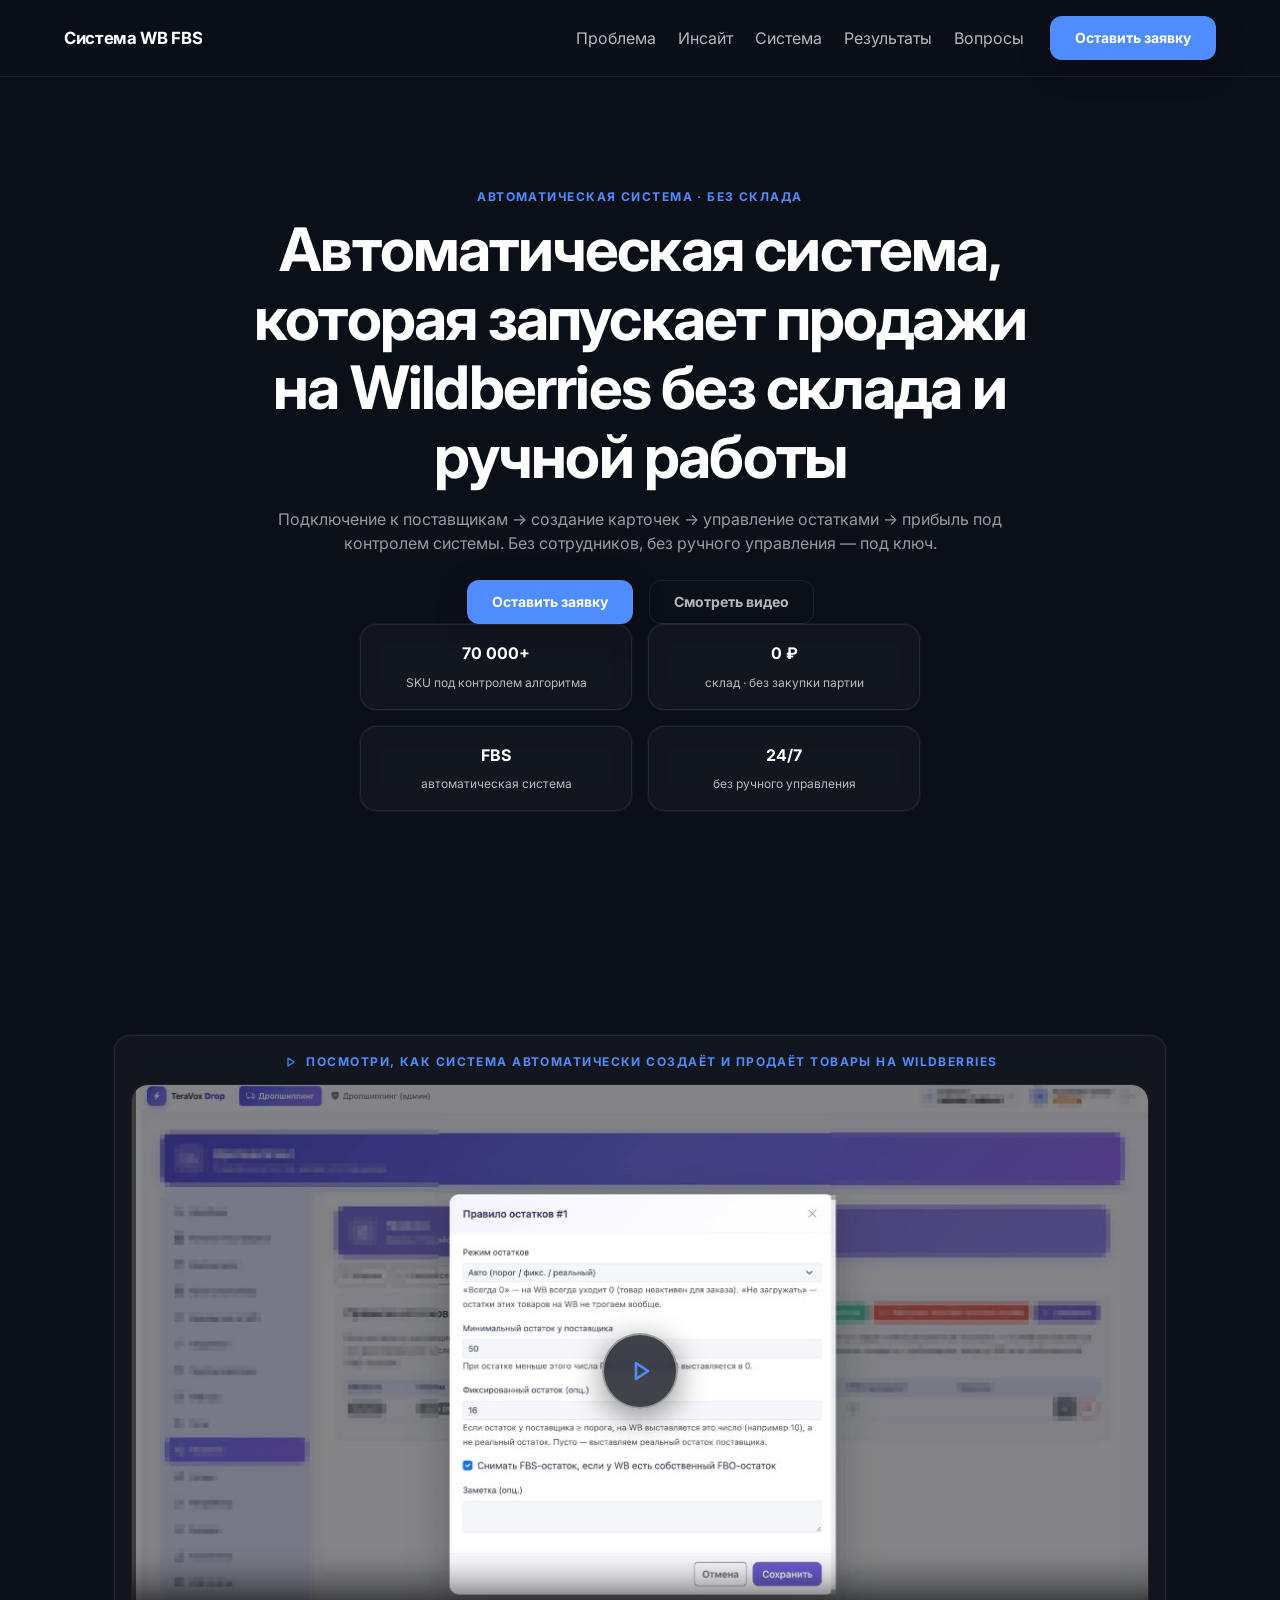
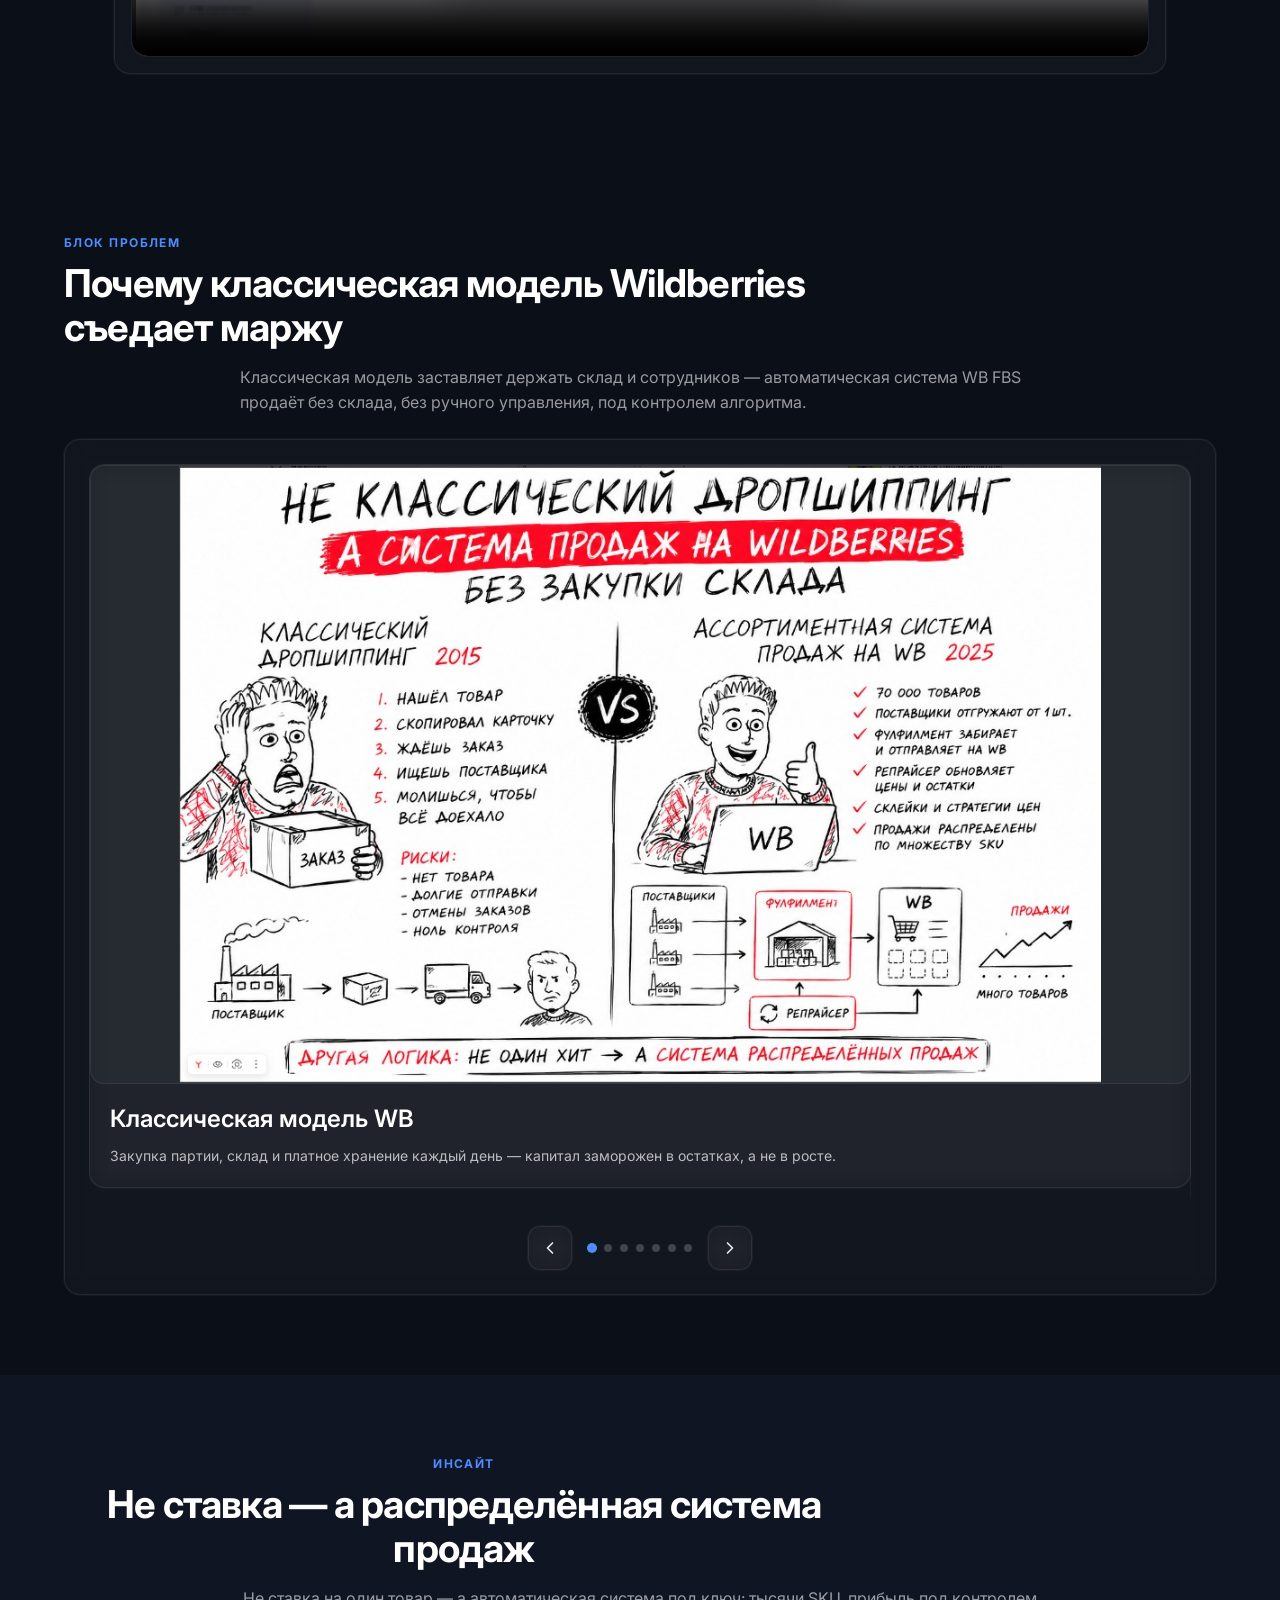
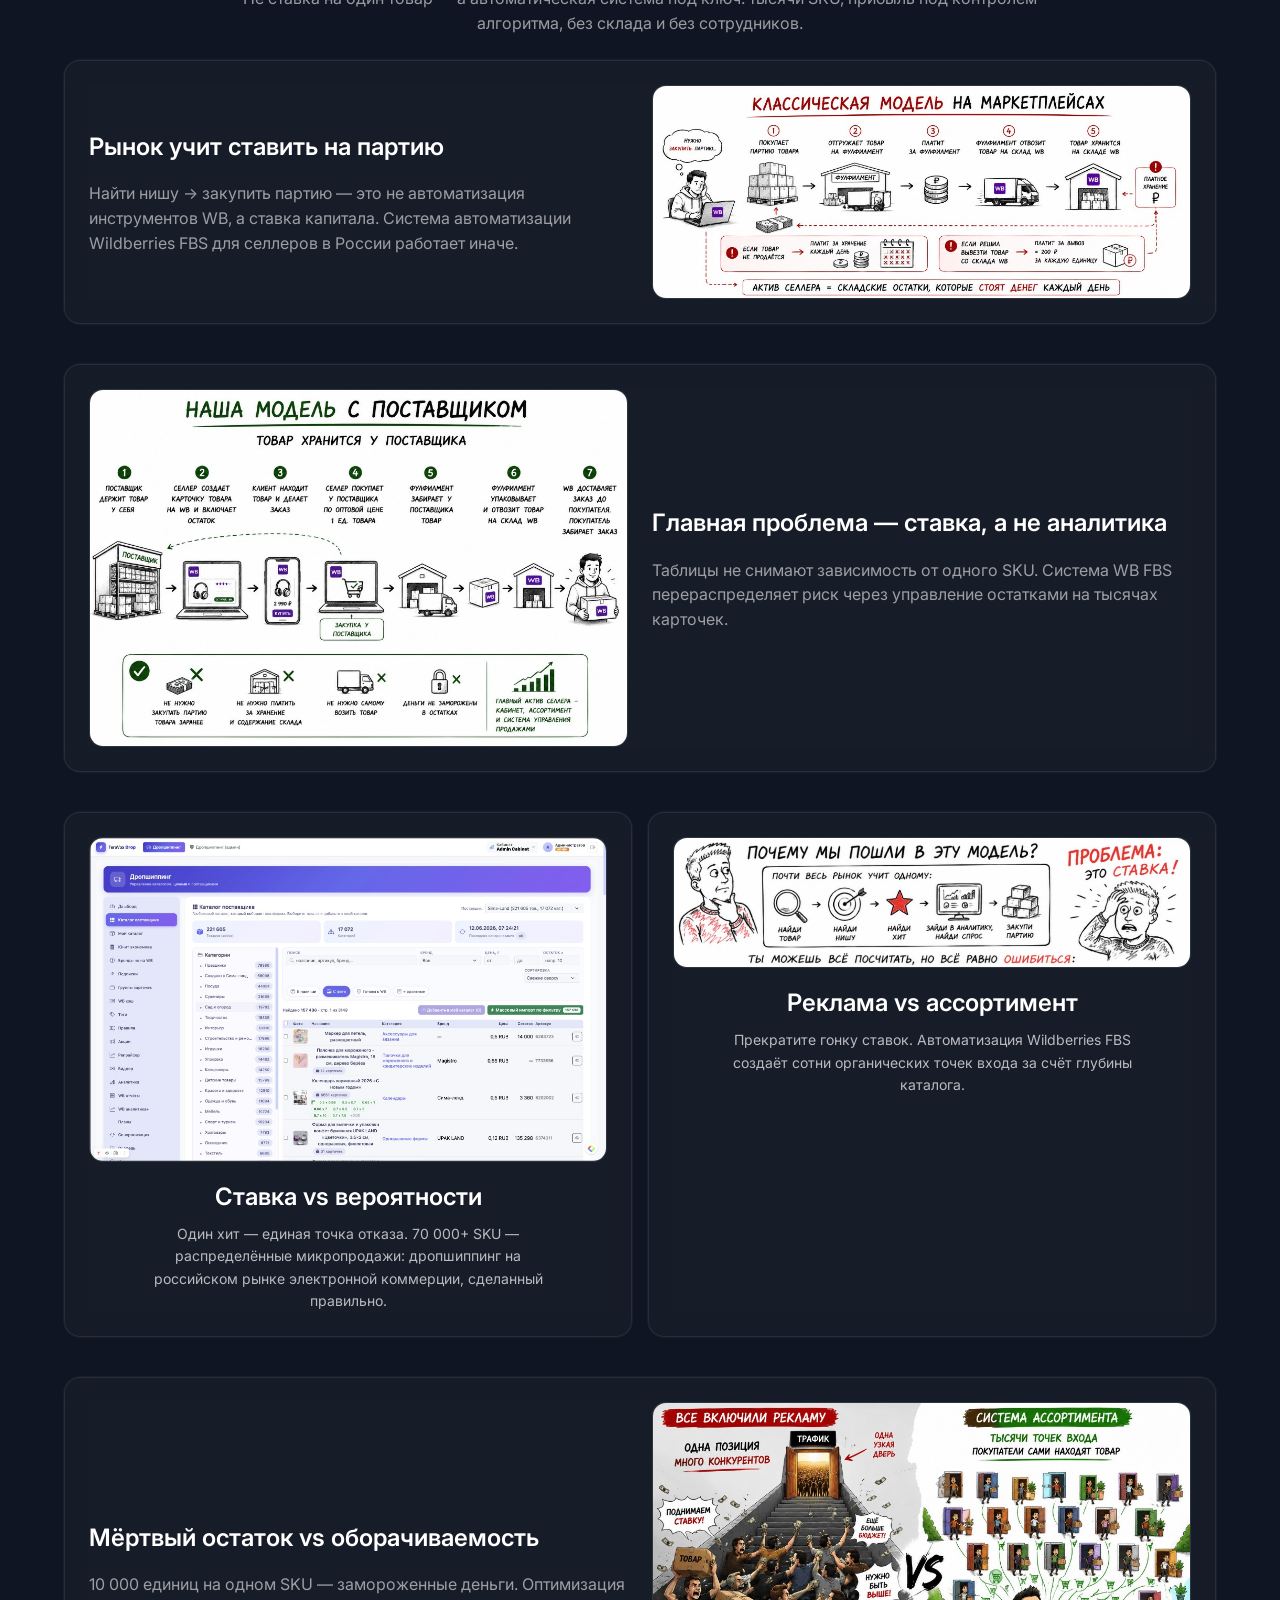
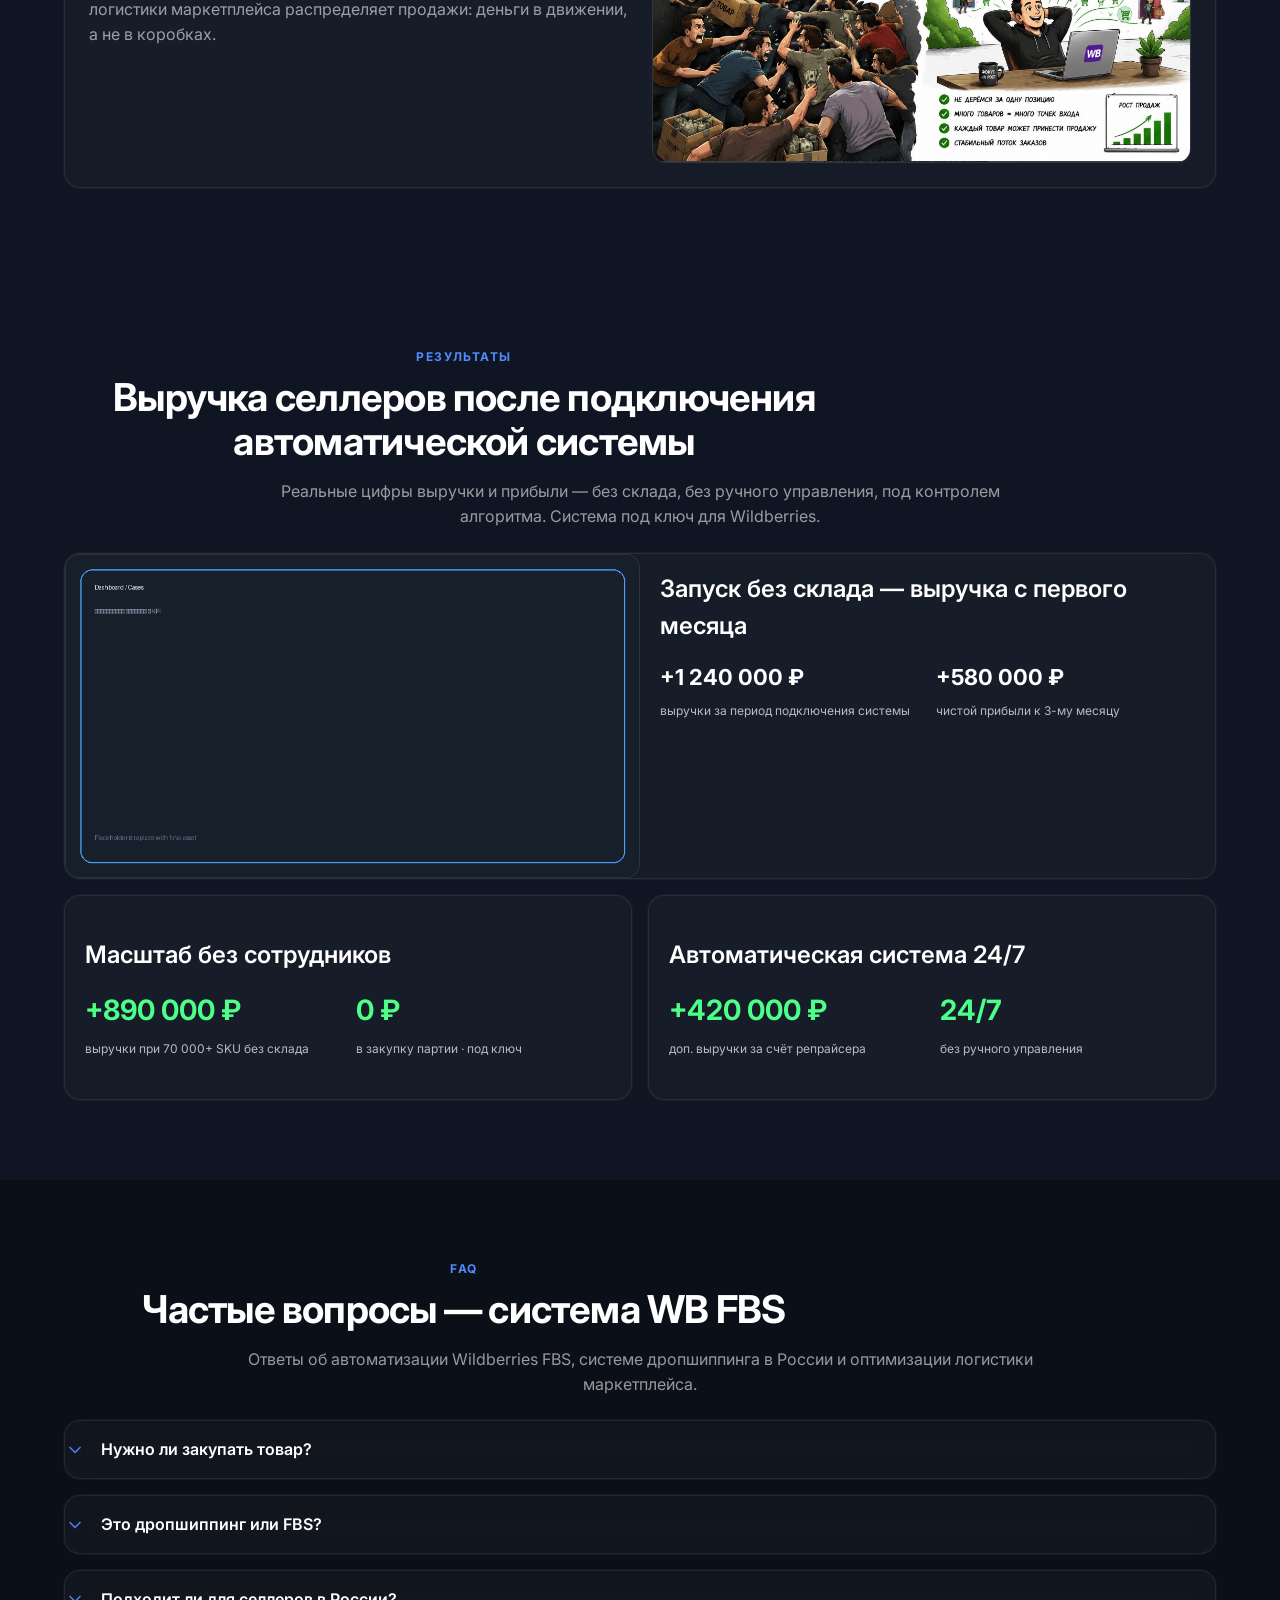
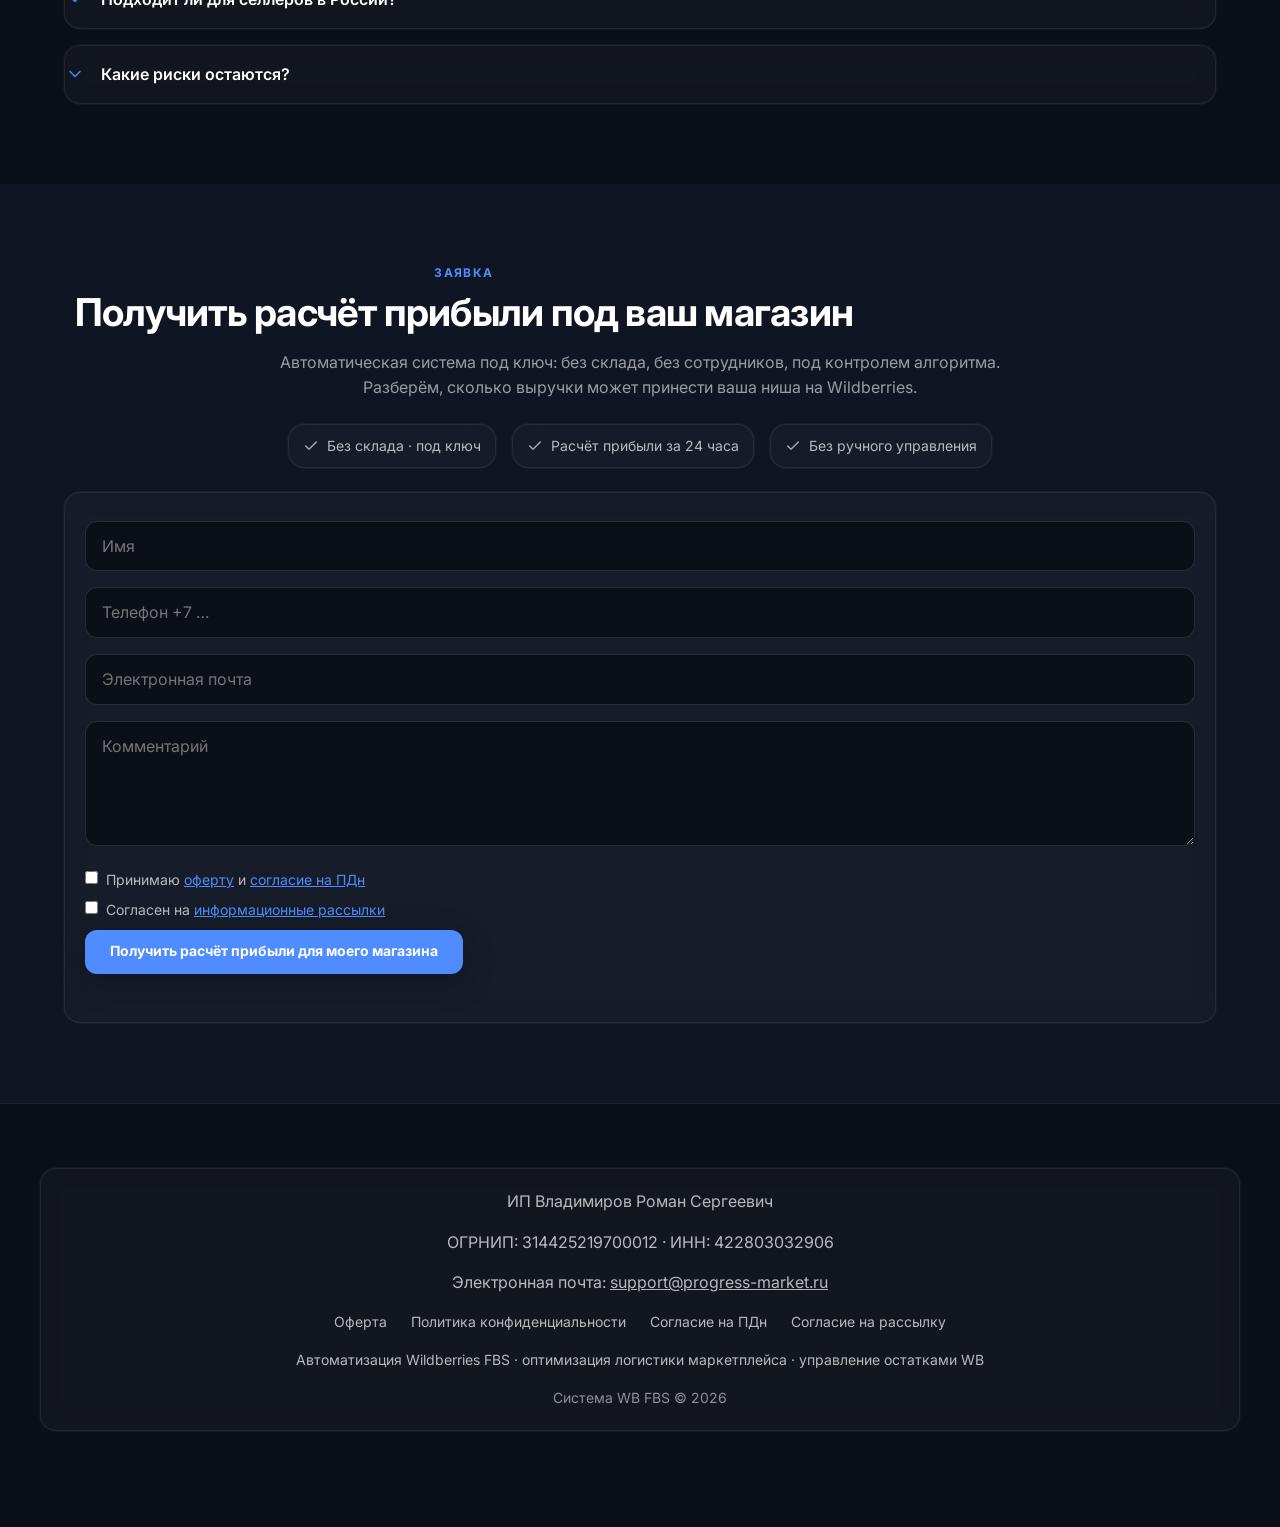
==== landing/index.html @ e5614f04 "init: add market teravox landing source" ====
<!DOCTYPE html>
<html lang="ru">
<head>
  <meta charset="UTF-8">
  <meta name="viewport" content="width=device-width, initial-scale=1.0">
  <title>Система WB FBS — автоматизация Wildberries FBS и дропшиппинг для селлеров в России</title>
  <meta name="description" content="Автоматизация Wildberries FBS для селлеров в России: дропшиппинг без закупки партии, оптимизация логистики маркетплейса, управление остатками и распределённые продажи по 70 000+ SKU.">
  <meta name="keywords" content="Wildberries FBS automation, WB FBS system, marketplace logistics optimization, dropshipping system, FBS logistics, automation SaaS">
  <meta name="robots" content="index,follow">
  <meta name="theme-color" content="#0b0f17">
  <link rel="canonical" href="https://market.teravox.ru/landing/">
  <meta property="og:type" content="website">
  <meta property="og:url" content="https://market.teravox.ru/landing/">
  <meta property="og:title" content="Система дропшиппинга для Wildberries без закупки партии">
  <meta property="og:description" content="Автоматизация Wildberries FBS для селлеров в России: оптимизация логистики, управление остатками, 70 000+ SKU. Бесплатный расчёт запуска для предпринимателей в электронной коммерции.">
  <meta property="og:image" content="https://market.teravox.ru/landing/assets/images/03_system/13_system_wb_assortment_model-0373a402-c3c8-43b0-ad29-c8538af6d658.png">
  <meta property="og:image:alt" content="Система ассортимента WB FBS — панель автоматизации Wildberries">
  <meta property="og:image:width" content="1024">
  <meta property="og:image:height" content="592">
  <meta property="og:locale" content="ru_RU">
  <meta name="twitter:card" content="summary_large_image">
  <meta name="twitter:title" content="Система дропшиппинга для Wildberries без закупки партии">
  <meta name="twitter:description" content="Автоматизация Wildberries FBS для селлеров в России: оптимизация логистики, управление остатками, 70 000+ SKU. Получите расчёт запуска.">
  <meta name="twitter:image" content="https://market.teravox.ru/landing/assets/images/03_system/13_system_wb_assortment_model-0373a402-c3c8-43b0-ad29-c8538af6d658.png">
  <link rel="preconnect" href="https://fonts.googleapis.com">
  <link rel="preconnect" href="https://fonts.gstatic.com" crossorigin>
  <link rel="preload" as="image" href="./assets/images/03_system/13_system_wb_assortment_model-0373a402-c3c8-43b0-ad29-c8538af6d658.png" fetchpriority="high">
  <link href="https://fonts.googleapis.com/css2?family=Inter:wght@400;600;700&display=swap" rel="stylesheet">
  <link rel="stylesheet" href="/landing/styles/ui-kit.css?v=2026.06.16.07">
  <link rel="stylesheet" href="/landing/styles/styles.css?v=2026.06.16.07">
  <style id="lifeos-preboot">
    body { background: #0b0f17; margin: 0; }
    #app { min-height: 100vh; }
    #preloader {
      position: fixed;
      inset: 0;
      z-index: 9999;
      display: flex;
      align-items: center;
      justify-content: center;
      background: #0b0f17;
      color: #f4f7fc;
      font-family: system-ui, -apple-system, "Segoe UI", sans-serif;
    }
    #preloader.is-hidden { display: none; }
  </style>
  <script type="application/ld+json">
  {
    "@context": "https://schema.org",
    "@type": "Organization",
    "name": "Система WB FBS",
    "description": "FBS dropshipping automation system for Wildberries sellers",
    "url": "https://market.teravox.ru/landing/",
    "logo": "https://market.teravox.ru/landing/assets/images/03_system/13_system_wb_assortment_model-0373a402-c3c8-43b0-ad29-c8538af6d658.png"
  }
  </script>
  <script type="application/ld+json">
  {
    "@context": "https://schema.org",
    "@type": "Product",
    "name": "Система WB FBS",
    "description": "FBS dropshipping automation system for Wildberries sellers",
    "category": "Software > Business Software",
    "brand": { "@type": "Brand", "name": "Система WB FBS" },
    "offers": {
      "@type": "Offer",
      "name": "Dropshipping FBS System",
      "price": "0",
      "priceCurrency": "RUB",
      "availability": "https://schema.org/InStock",
      "url": "https://market.teravox.ru/landing/#cta"
    }
  }
  </script>
  <script type="application/ld+json">
  {
    "@context": "https://schema.org",
    "@type": "FAQPage",
    "mainEntity": [
      {
        "@type": "Question",
        "name": "Нужно ли закупать товар?",
        "acceptedAnswer": { "@type": "Answer", "text": "Нет. Система WB FBS использует модель поставщика — управление остатками WB без закупки партии. Капитал остаётся ликвидным для селлеров Wildberries в России." }
      },
      {
        "@type": "Question",
        "name": "Это дропшиппинг или FBS?",
        "acceptedAnswer": { "@type": "Answer", "text": "Это платформа автоматизации Wildberries FBS: оптимизация логистики маркетплейса, автоматизация остатков, репрайсер — не классическое копирование чужих схем дропшиппинга." }
      },
      {
        "@type": "Question",
        "name": "Подходит ли для селлеров в России?",
        "acceptedAnswer": { "@type": "Answer", "text": "Да. Создано для селлеров Wildberries в России и предпринимателей в электронной коммерции — автоматизация инструментов WB с учётом локальных правил FBS." }
      },
      {
        "@type": "Question",
        "name": "Какие риски остаются?",
        "acceptedAnswer": { "@type": "Answer", "text": "Риск смещается с закупки партии на управление системой — вы тестируете спрос по каталогу через автоматизацию Wildberries FBS, а не ставку на один SKU." }
      }
    ]
  }
  </script>
</head>
<body>

<div id="app"></div>

<div id="preloader" aria-live="polite" aria-busy="true">
  <div class="preloader__inner">
    <p class="preloader__text">Loading…</p>
  </div>
</div>

<script type="module" src="/landing/app.js?v=2026.06.16.07"></script>

<noscript>
  <div class="seo-static-fallback" style="max-width:960px;margin:0 auto;padding:48px 24px;color:#f4f7fc;background:#0b0f17;min-height:100vh;">
    <h1>Система дропшиппинга для Wildberries без закупки партии</h1>
    <p>Автоматизация Wildberries FBS для селлеров в России и предпринимателей в электронной коммерции: оптимизация логистики маркетплейса, управление остатками WB и распределённые продажи по 70 000+ SKU — без заморозки капитала.</p>
    <p>Для полного опыта включите JavaScript.</p>
  </div>
</noscript>
</body>
</html>
---- landing/styles/ui-kit.css ----
/**
 * WB FBS System — UI Kit
 * 8px grid · glass-dark SaaS · production tokens
 */
:root {
  /* ── Color (design system) ── */
  --color-bg: #0b0f17;
  --color-bg-soft: #0f1522;
  --color-bg-glass: rgba(11, 15, 23, 0.88);
  --color-surface: rgba(255, 255, 255, 0.03);
  --color-surface-solid: #151c2b;
  --color-surface-hover: rgba(255, 255, 255, 0.06);
  --color-border: rgba(255, 255, 255, 0.08);
  --color-border-strong: rgba(255, 255, 255, 0.12);
  --color-text: #ffffff;
  --color-muted: rgba(255, 255, 255, 0.7);
  --color-accent: #4f8cff;
  --color-accent-hover: #3d7aef;
  --color-accent-soft: rgba(79, 140, 255, 0.14);
  --color-accent-border: rgba(79, 140, 255, 0.35);
  --color-success: #4dff88;
  --color-danger: #ff6b6b;

  /* ── Spacing scale (8 → 16 → 24 → 40 → 64 → 96) ── */
  --space-1: 8px;
  --space-2: 16px;
  --space-3: 24px;
  --space-4: 40px;
  --space-5: 64px;
  --space-6: 96px;

  /* Legacy aliases */
  --space-8: var(--space-5);
  --space-10: 80px;
  --space-12: var(--space-6);
  --space-15: var(--space-5);

  /* ── Layout ── */
  --content-max: 960px;
  --wide-max: 1200px;
  --narrow-max: 640px;
  --section-gap: var(--space-5);
  --section-gap-hero: 32px;
  --section-gap-video: 40px;
  --section-y: var(--space-4);
  --section-y-lg: var(--space-5);
  --card-padding: 16px;
  --card-padding-lg: 20px;

  /* ── Container ── */
  --container-max: var(--wide-max);
  --container-padding: var(--space-3);

  /* ── Typography ── */
  --font-sans: "Inter", system-ui, -apple-system, "Segoe UI", Arial, sans-serif;
  --text-h1: clamp(2.125rem, 5vw, 3.75rem);
  --text-h2: clamp(2rem, 3vw, 2.5rem);
  --text-h3: clamp(1.25rem, 2vw, 1.5rem);
  --text-body: clamp(1rem, 1.1vw, 1.125rem);
  --text-body-sm: 0.875rem;
  --text-caption: 0.75rem;
  --leading-tight: 1.15;
  --leading-body: 1.55;
  --leading-relaxed: 1.6;
  --body-opacity: 0.82;

  /* ── Radius & shadow (unified) ── */
  --radius-sm: 12px;
  --radius-md: 14px;
  --radius-lg: 16px;
  --shadow-soft: 0 8px 32px rgba(0, 0, 0, 0.24);
  --shadow-card: 0 16px 48px rgba(0, 0, 0, 0.28);
  --shadow-glow: 0 0 0 1px rgba(255, 255, 255, 0.04);

  /* ── Motion ── */
  --ease-out: cubic-bezier(0.22, 1, 0.36, 1);
  --duration-fast: 200ms;
  --duration-base: 250ms;
  --duration-slow: 300ms;

  /* Legacy aliases */
  --bg: var(--color-bg);
  --bg-soft: var(--color-bg-soft);
  --card: var(--color-surface);
  --card-hover: var(--color-surface-hover);
  --text: var(--color-text);
  --muted: var(--color-muted);
  --accent: var(--color-accent);
  --accent-soft: var(--color-accent-soft);
  --success: var(--color-success);
  --radius: var(--radius-lg);
  --shadow: var(--shadow-card);
  --ease: var(--ease-out);
}

/* ── Container ── */
.container {
  width: min(100% - (var(--container-padding) * 2), var(--container-max));
  margin-inline: auto;
  padding-inline: var(--container-padding);
}

/* ── Typography utilities ── */
.u-h1 {
  font-size: var(--text-h1);
  line-height: var(--leading-tight);
  letter-spacing: -0.025em;
  font-weight: 700;
}

.u-h2 {
  font-size: var(--text-h2);
  line-height: var(--leading-tight);
  letter-spacing: -0.02em;
  font-weight: 700;
}

.u-h3 {
  font-size: var(--text-h3);
  line-height: var(--leading-body);
  font-weight: 600;
}

.u-body {
  font-size: var(--text-body);
  line-height: var(--leading-body);
  color: var(--color-muted);
  opacity: var(--body-opacity);
}

.u-body-sm {
  font-size: var(--text-body-sm);
  line-height: var(--leading-relaxed);
}

/* ── Button system ── */
.btn {
  display: inline-flex;
  align-items: center;
  justify-content: center;
  gap: var(--space-1);
  min-height: 44px;
  padding: 12px var(--space-3);
  border-radius: var(--radius-sm);
  font: inherit;
  font-size: var(--text-body-sm);
  font-weight: 700;
  line-height: 1.2;
  text-decoration: none;
  border: 1px solid transparent;
  cursor: pointer;
  white-space: nowrap;
  transition:
    transform var(--duration-fast) var(--ease-out),
    background var(--duration-fast) var(--ease-out),
    border-color var(--duration-fast) var(--ease-out),
    box-shadow var(--duration-fast) var(--ease-out);
}

.btn:hover {
  transform: translateY(-1px);
}

.btn:active {
  transform: translateY(0);
}

.btn-primary {
  background: var(--color-accent);
  color: #fff;
  box-shadow: var(--shadow-soft);
}

.btn-primary:hover {
  background: var(--color-accent-hover);
}

.btn-secondary {
  background: var(--color-surface);
  color: var(--color-text);
  border-color: var(--color-border);
  box-shadow: var(--shadow-glow);
}

.btn-secondary:hover {
  background: var(--color-surface-hover);
  border-color: var(--color-accent-border);
}

.btn-ghost {
  background: transparent;
  color: var(--color-muted);
  border-color: var(--color-border);
}

.btn-ghost:hover {
  color: var(--color-text);
  border-color: var(--color-border-strong);
  background: rgba(255, 255, 255, 0.03);
}

/* ── Surface / glass (legacy compat) ── */
.surface {
  background: var(--color-surface);
  border: 1px solid var(--color-border);
  border-radius: var(--radius-lg);
  backdrop-filter: blur(12px);
  -webkit-backdrop-filter: blur(12px);
}

.surface-glass {
  background: var(--color-bg-glass);
  backdrop-filter: blur(12px);
  -webkit-backdrop-filter: blur(12px);
  border-bottom: 1px solid var(--color-border);
}

/* ── Icon system ── */
.icon {
  display: inline-flex;
  align-items: center;
  justify-content: center;
  width: 20px;
  height: 20px;
  opacity: 0.9;
  flex-shrink: 0;
  color: currentColor;
}

.icon svg {
  width: 100%;
  height: 100%;
  display: block;
}

.icon--sm {
  width: 16px;
  height: 16px;
}

.icon--lg {
  width: 36px;
  height: 36px;
  opacity: 1;
  color: var(--color-accent);
}

/* ── Section tag / title rhythm ── */
.section-tag {
  margin: 0 0 var(--space-1);
  color: var(--color-accent);
  font-size: var(--text-caption);
  font-weight: 700;
  text-transform: uppercase;
  letter-spacing: 0.12em;
}

.section-title {
  margin: 0 0 var(--space-2);
  color: var(--color-text);
}

.section-subtitle {
  margin: 0;
  color: var(--color-muted);
  opacity: var(--body-opacity);
  max-width: 560px;
}

.section-header--center .section-subtitle {
  margin-inline: auto;
}

/* ── Card / glass frame system ── */
.card {
  background: rgba(255, 255, 255, 0.03);
  border: 1px solid rgba(255, 255, 255, 0.08);
  border-radius: var(--radius-lg);
  padding: var(--card-padding);
  backdrop-filter: blur(12px);
  -webkit-backdrop-filter: blur(12px);
  box-shadow: var(--shadow-glow);
  transition: all var(--duration-fast) ease;
}

.card:hover {
  transform: translateY(-4px);
  border-color: rgba(79, 140, 255, 0.35);
}

.card--chip {
  padding: 10px 14px;
}

.card--chip:hover {
  transform: none;
  border-color: rgba(79, 140, 255, 0.25);
}

.card--flat:hover,
.card--media:hover {
  transform: none;
  border-color: rgba(79, 140, 255, 0.2);
}

.card--media {
  padding: var(--card-padding);
}

.accent {
  color: var(--color-accent);
}

/* ── Image frame (CLS-safe) ── */
.img-frame {
  overflow: hidden;
  border-radius: var(--radius-md);
  background: var(--color-surface);
  border: 1px solid var(--color-border);
  aspect-ratio: 16 / 9;
}

.img-frame img {
  width: 100%;
  height: 100%;
  object-fit: contain;
  object-position: center;
  transition: transform var(--duration-slow) var(--ease-out);
}

.img-frame:hover img {
  transform: scale(1.02);
}

.img-frame--auto {
  aspect-ratio: auto;
}

.img-frame--auto img {
  height: auto;
  object-fit: cover;
}
---- landing/styles/styles.css ----
/* Layout styles — LifeOS Landing Standard v1.0 */

*,
*::before,
*::after {
  box-sizing: border-box;
}

html {
  scroll-behavior: smooth;
  overflow-x: hidden;
  max-width: 100%;
}

body {
  margin: 0;
  font-family: var(--font-sans);
  background: var(--color-bg);
  color: var(--color-text);
  font-size: var(--text-body);
  line-height: var(--leading-body);
  -webkit-font-smoothing: antialiased;
  overflow-x: hidden;
  max-width: 100%;
  word-break: break-word;
  overflow-wrap: break-word;
}

/* ── Pre-boot shell (zero-flicker) ── */

#app {
  max-width: 100%;
  min-width: 0;
  min-height: 100vh;
  visibility: visible;
}

#app.ready {
  visibility: visible;
}

#preloader {
  position: fixed;
  inset: 0;
  z-index: 9999;
  display: flex;
  align-items: center;
  justify-content: center;
  background: var(--color-bg);
  color: var(--color-text);
  pointer-events: all;
}

#preloader.is-hidden {
  display: none;
}

.preloader__inner {
  text-align: center;
  padding: var(--space-3);
}

.preloader__text {
  margin: 0;
  font-size: var(--text-body);
  color: var(--color-muted);
  letter-spacing: 0.04em;
}

#lifeos-boot-error {
  display: none;
  position: fixed;
  inset: 0;
  z-index: 10000;
  overflow: auto;
  background: #1a0505;
  color: #ffd0d0;
  pointer-events: all;
}

#lifeos-boot-error.is-visible {
  display: block;
}

.boot-error__panel {
  max-width: 720px;
  margin: 0 auto;
  padding: var(--space-6) var(--space-3);
}

.boot-error__title {
  margin: 0 0 var(--space-2);
  font-size: var(--text-h2);
  color: #ff6666;
}

.boot-error__lead {
  margin: 0 0 var(--space-3);
  color: #ffb4b4;
}

.boot-error__list {
  margin: 0;
  padding-left: var(--space-3);
  line-height: 1.6;
}

.boot-error__list li {
  margin-bottom: var(--space-1);
}

a {
  color: inherit;
}

img {
  max-width: 100%;
  height: auto;
  display: block;
}

figure {
  margin: 0;
}

.sr-only {
  position: absolute;
  width: 1px;
  height: 1px;
  padding: 0;
  margin: -1px;
  overflow: hidden;
  clip: rect(0, 0, 0, 0);
  white-space: nowrap;
  border: 0;
}

/* ── SaaS container (centered layout) ── */

.container {
  width: 100%;
  max-width: 1200px;
  margin-left: auto;
  margin-right: auto;
  padding-left: 24px;
  padding-right: 24px;
}

.site-header__inner.container,
.site-footer__inner.container {
  max-width: 1200px;
}

/* ── Site header ── */

.site-header {
  position: fixed;
  top: 0;
  left: 0;
  right: 0;
  width: 100%;
  z-index: 1000;
  padding-top: env(safe-area-inset-top, 0px);
  border-bottom: 1px solid var(--color-border);
  background: var(--color-bg-glass);
  backdrop-filter: blur(14px);
  -webkit-backdrop-filter: blur(14px);
}

.site-header__backdrop {
  position: fixed;
  inset: 0;
  z-index: 1001;
  border: 0;
  padding: 0;
  margin: 0;
  background: rgba(0, 0, 0, 0.5);
  cursor: pointer;
}

.site-header__backdrop[hidden] {
  display: none !important;
}

main#top {
  padding-top: var(--site-header-height, 56px);
}

[id] {
  scroll-margin-top: calc(var(--site-header-height, 56px) + 12px);
}

.site-header__bar {
  position: relative;
  z-index: 1003;
}

.site-header__inner {
  display: flex;
  align-items: center;
  justify-content: space-between;
  flex-wrap: nowrap;
  gap: 12px;
  min-height: 56px;
  padding-top: 8px;
  padding-bottom: 8px;
}

.site-header__logo {
  flex: 0 1 auto;
  min-width: 0;
  font-weight: 700;
  font-size: clamp(0.875rem, 3.5vw, 1.05rem);
  text-decoration: none;
  letter-spacing: -0.02em;
  color: var(--color-text);
  white-space: nowrap;
  overflow: hidden;
  text-overflow: ellipsis;
}

.site-header__mobile-tools {
  display: flex;
  align-items: center;
  gap: 8px;
  flex-shrink: 0;
  margin-left: auto;
}

.site-header__burger {
  display: inline-flex;
  align-items: center;
  justify-content: center;
  flex-shrink: 0;
  width: 44px;
  height: 44px;
  padding: 0;
  border: 1px solid var(--color-border);
  border-radius: 10px;
  background: rgba(255, 255, 255, 0.04);
  color: var(--color-text);
  cursor: pointer;
  touch-action: manipulation;
  -webkit-tap-highlight-color: transparent;
}

.site-header__burger .icon {
  width: 22px;
  height: 22px;
}

.site-header__cta-bar {
  display: inline-flex;
  flex-shrink: 0;
  align-items: center;
  justify-content: center;
  min-height: 40px;
  padding: 8px 14px;
  font-size: 0.875rem;
  white-space: nowrap;
}

/* Mobile: menu hidden until open */
.site-header__menu-shell {
  display: none;
}

.site-header__menu-row {
  display: flex;
  flex-direction: column;
  align-items: stretch;
  gap: 16px;
  width: 100%;
}

.site-header__nav {
  display: flex;
  flex-direction: column;
  width: 100%;
  gap: 0;
}

.site-header__nav-link {
  color: var(--color-muted);
  text-decoration: none;
  transition: color var(--duration-fast) var(--ease-out);
}

.site-header__nav-link:hover,
.site-header__nav-link:focus-visible {
  color: var(--color-text);
}

.site-header__shell-actions {
  display: flex;
  flex-direction: column;
  gap: 12px;
  width: 100%;
}

.site-header__shell-actions .btn {
  width: 100%;
  justify-content: center;
}

.site-header__shell-cta {
  white-space: nowrap;
}

body.site-menu-open {
  overflow: hidden;
  touch-action: none;
}

/* Mobile overlay (≤768px) */
@media (max-width: 768px) {
  .site-header__nav-link[data-nav-scope="desktop"] {
    display: none !important;
  }

  .site-header__menu-shell.is-open {
    display: block;
    position: fixed;
    top: var(--site-header-height, 56px);
    left: 0;
    right: 0;
    bottom: 0;
    z-index: 1002;
    overflow-y: auto;
    -webkit-overflow-scrolling: touch;
    padding: 16px 16px calc(24px + env(safe-area-inset-bottom, 0px));
    background: rgba(11, 15, 23, 0.98);
    border-top: 1px solid var(--color-border);
    box-shadow: 0 16px 40px rgba(0, 0, 0, 0.35);
  }

  .site-header__nav-link {
    display: flex;
    align-items: center;
    min-height: 48px;
    padding: 12px 4px;
    font-size: var(--text-body-sm);
    border-bottom: 1px solid var(--color-border);
  }
}

/* Desktop horizontal bar (≥769px) */
@media (min-width: 769px) {
  .site-header__inner {
    min-height: 64px;
    padding-top: var(--space-2);
    padding-bottom: var(--space-2);
  }

  .site-header__logo {
    font-size: 1.05rem;
    margin-right: 16px;
  }

  .site-header__mobile-tools {
    display: none !important;
  }

  .site-header__backdrop {
    display: none !important;
  }

  body.site-menu-open {
    overflow: auto;
    touch-action: auto;
  }

  .site-header__menu-shell,
  .site-header__menu-shell--desktop,
  .site-header__menu-shell.is-open {
    display: block !important;
    position: static !important;
    flex: 1 1 auto;
    min-width: 0;
    padding: 0;
    margin: 0;
    background: transparent;
    border: none;
    box-shadow: none;
    overflow: visible;
  }

  .site-header__menu-row {
    display: flex !important;
    flex-direction: row !important;
    flex-wrap: nowrap !important;
    align-items: center !important;
    justify-content: flex-end !important;
    gap: 8px;
    width: 100%;
  }

  .site-header__nav {
    display: flex !important;
    flex-direction: row !important;
    flex-wrap: nowrap !important;
    align-items: center;
    justify-content: flex-end;
    width: auto !important;
    flex: 0 1 auto;
    min-width: 0;
    gap: 2px;
  }

  .site-header__nav-link {
    display: inline-flex !important;
    align-items: center;
    padding: 8px 10px;
    white-space: nowrap;
    min-height: auto;
    border-bottom: none;
  }

  .site-header__shell-actions {
    display: flex !important;
    flex-direction: row !important;
    flex: 0 0 auto;
    width: auto !important;
    margin-left: 8px;
  }

  .site-header__shell-actions .btn,
  .site-header__shell-cta {
    width: auto !important;
    display: inline-flex !important;
  }
}

/* ── Hero ── */

.hero {
  padding-top: 80px;
  padding-bottom: 80px;
  padding-inline: 0;
  text-align: center;
}

.hero__layout {
  max-width: var(--wide-max);
  margin: 0 auto;
  display: flex;
  flex-direction: column;
  align-items: center;
  gap: var(--space-3);
}

.hero__inner {
  max-width: var(--content-max);
  margin: 0 auto;
  width: 100%;
}

.hero-video-wrapper {
  width: 100%;
  max-width: 1100px;
  margin: 0 auto;
  text-align: center;
}

.section--video .container,
.section--video .section-inner {
  max-width: 1100px;
}

.section--video,
.video-section {
  padding-top: 0;
  padding-bottom: var(--space-4);
}

.hero__tag {
  text-align: center;
}

.hero-title {
  font-size: var(--text-h1);
  font-weight: 700;
  line-height: var(--leading-tight);
  text-align: center;
  letter-spacing: -0.03em;
  margin: 0 auto var(--space-2);
  max-width: 800px;
  color: var(--color-text);
}

.hero-subtitle {
  font-size: var(--text-body);
  line-height: var(--leading-body);
  opacity: var(--body-opacity);
  text-align: center;
  max-width: 800px;
  margin: 0 auto var(--space-3);
  color: var(--color-muted);
}

.video-kicker {
  display: inline-flex;
  align-items: center;
  justify-content: center;
  gap: var(--space-1);
  font-size: var(--text-caption);
  letter-spacing: 0.12em;
  color: var(--color-accent);
  margin: 0 auto 14px;
  text-transform: uppercase;
  font-weight: 700;
  line-height: 1.4;
}

.video-container {
  position: relative;
  width: 100%;
  max-width: 1100px;
  margin: 0 auto;
  border-radius: 16px;
  overflow: hidden;
  background: var(--color-bg);
  border: 1px solid var(--color-border);
  aspect-ratio: 16 / 9;
  touch-action: manipulation;
  -webkit-tap-highlight-color: transparent;
}

.video-container::before {
  content: "";
  position: absolute;
  inset: 0;
  pointer-events: none;
  z-index: 1;
  background: radial-gradient(ellipse at center, rgba(79, 140, 255, 0.12) 0%, transparent 65%);
}

.hero-video {
  position: absolute;
  inset: 0;
  z-index: 2;
  width: 100%;
  height: 100%;
  max-width: 1100px;
  margin: 0 auto;
  display: block;
  border-radius: 16px;
  object-fit: cover;
  -webkit-object-fit: cover;
  background: #0b0f17;
  cursor: pointer;
  pointer-events: auto;
}

.hero-video__play {
  position: absolute;
  left: 50%;
  top: 50%;
  z-index: 10;
  transform: translate(-50%, -50%);
  width: 76px;
  height: 76px;
  border: 2px solid rgba(255, 255, 255, 0.45);
  border-radius: 50%;
  display: inline-flex;
  align-items: center;
  justify-content: center;
  padding: 0;
  margin: 0;
  background: rgba(11, 15, 23, 0.78);
  color: #f4f7fc;
  cursor: pointer;
  touch-action: manipulation;
  -webkit-tap-highlight-color: transparent;
  box-shadow: 0 8px 32px rgba(0, 0, 0, 0.45);
  backdrop-filter: blur(6px);
  -webkit-backdrop-filter: blur(6px);
  transition:
    transform var(--duration-fast) var(--ease-out),
    background var(--duration-fast) var(--ease-out);
}

.hero-video__play:hover {
  transform: translate(-50%, -50%) scale(1.06);
  background: rgba(11, 15, 23, 0.92);
  border-color: rgba(79, 140, 255, 0.65);
}

.hero-video__play[hidden] {
  display: none !important;
}

.hero-video__play .icon {
  width: 32px;
  height: 32px;
}

.hero-video__sound-hint {
  position: absolute;
  left: 50%;
  bottom: 16px;
  z-index: 10;
  transform: translateX(-50%);
  display: inline-flex;
  align-items: center;
  gap: 8px;
  padding: 10px 16px;
  border: 1px solid rgba(255, 255, 255, 0.28);
  border-radius: 999px;
  background: rgba(11, 15, 23, 0.82);
  color: #f4f7fc;
  font: inherit;
  font-size: var(--text-body-sm);
  cursor: pointer;
  touch-action: manipulation;
  -webkit-tap-highlight-color: transparent;
  backdrop-filter: blur(8px);
  -webkit-backdrop-filter: blur(8px);
}

.hero-video__sound-hint:hover {
  background: rgba(11, 15, 23, 0.94);
  border-color: rgba(79, 140, 255, 0.55);
}

.hero-video__sound-hint[hidden] {
  display: none !important;
}

#heroVideo,
#heroVideo.hero-video,
#heroVideo[hidden],
#heroVideo.hidden,
#heroVideo.opacity-0,
#heroVideo.is-loading,
#heroVideo.video-disabled {
  opacity: 1 !important;
  visibility: visible !important;
  display: block !important;
}

.hero-video__fallback {
  position: absolute;
  inset: 0;
  width: 100%;
  height: 100%;
  display: block;
  object-fit: cover;
  border-radius: var(--radius-lg);
}

.hero-video__fallback[hidden] {
  display: none;
}

.video-play-overlay {
  display: none !important;
  pointer-events: none !important;
  visibility: hidden !important;
}

.video-play-overlay:hover {
  background: rgba(11, 15, 23, 0.35);
}

@keyframes pulsePlay {
  0% {
    transform: scale(1);
    box-shadow: 0 0 0 0 rgba(255, 255, 255, 0.25);
  }
  70% {
    transform: scale(1.06);
    box-shadow: 0 0 0 18px rgba(255, 255, 255, 0);
  }
  100% {
    transform: scale(1);
    box-shadow: 0 0 0 0 rgba(255, 255, 255, 0);
  }
}

@keyframes pulsePlayBoost {
  0% {
    transform: scale(1);
    box-shadow:
      0 0 0 0 rgba(255, 255, 255, 0.45),
      0 0 24px rgba(255, 255, 255, 0.35);
  }
  70% {
    transform: scale(1.08);
    box-shadow:
      0 0 0 22px rgba(255, 255, 255, 0),
      0 0 40px rgba(255, 255, 255, 0.5);
  }
  100% {
    transform: scale(1);
    box-shadow:
      0 0 0 0 rgba(255, 255, 255, 0),
      0 0 24px rgba(255, 255, 255, 0.35);
  }
}

.play-button {
  width: 84px;
  height: 84px;
  border-radius: 50%;
  background: rgba(255, 255, 255, 0.18);
  backdrop-filter: blur(8px);
  -webkit-backdrop-filter: blur(8px);
  border: 1px solid rgba(255, 255, 255, 0.35);
  display: flex;
  align-items: center;
  justify-content: center;
  cursor: pointer;
  z-index: 10;
  position: relative;
  flex-shrink: 0;
  box-shadow: 0 0 0 0 rgba(255, 255, 255, 0.35);
  animation: pulsePlay 2.2s infinite ease-in-out;
  transition:
    transform var(--duration-fast) ease,
    background var(--duration-fast) ease;
}

.play-button:hover {
  animation-play-state: paused;
  transform: scale(1.12);
  background: rgba(255, 255, 255, 0.28);
}

.play-button::before {
  content: "";
  width: 0;
  height: 0;
  border-left: 18px solid rgba(255, 255, 255, 0.95);
  border-top: 10px solid transparent;
  border-bottom: 10px solid transparent;
  margin-left: 4px;
}

.play-button .icon {
  display: none;
}

/* Applied when visibility score is LOW (LifeOS agents) */
.play-button--visibility-boost {
  width: max(80px, 84px) !important;
  height: max(80px, 84px) !important;
  min-width: 80px !important;
  min-height: 80px !important;
  background: rgba(255, 255, 255, 0.28) !important;
  border: 1px solid rgba(255, 255, 255, 0.55) !important;
  z-index: 15 !important;
  box-shadow:
    0 0 0 0 rgba(255, 255, 255, 0.4),
    0 0 32px rgba(255, 255, 255, 0.35) !important;
  animation: pulsePlayBoost 2s infinite ease-in-out !important;
}

.video-play-overlay .play-button--visibility-boost {
  position: relative;
  z-index: 15 !important;
}

.video-play-overlay[data-lifeos-play-boost] {
  z-index: 5;
}

.play-button--visibility-boost::before {
  border-left-color: rgba(255, 255, 255, 1);
}

.seo-static-fallback {
  max-width: var(--content-max);
  margin: 0 auto;
  padding: var(--space-6) var(--space-3);
}

.seo-static-fallback h1,
.seo-static-fallback h2 {
  line-height: var(--leading-tight);
}

.seo-static-fallback p,
.seo-static-fallback li {
  color: var(--color-muted);
}

.hero__eyebrow {
  color: var(--color-accent);
  font-size: var(--text-caption);
  text-transform: uppercase;
  letter-spacing: 0.1em;
  margin: 0 0 var(--space-2);
  font-weight: 700;
}

.hero-stats {
  display: grid;
  grid-template-columns: repeat(2, 1fr);
  gap: var(--space-2);
  margin: 0 auto var(--space-3);
  max-width: 560px;
}

.hero-stat {
  padding: var(--space-2);
  text-align: center;
}

.hero-stat.card:hover {
  transform: none;
  border-color: rgba(79, 140, 255, 0.2);
}

.hero-stat__value {
  display: block;
  font-size: var(--text-body);
  margin-bottom: var(--space-1);
}

.hero-stat__label {
  display: block;
  font-size: var(--text-caption);
  color: var(--color-muted);
}

.hero-actions {
  display: flex;
  flex-wrap: wrap;
  gap: var(--space-2);
  justify-content: center;
}

.cta-buttons {
  display: flex;
  flex-wrap: wrap;
  gap: var(--space-2);
  justify-content: center;
}

/* ── Sections ── */

.section {
  margin-top: 0;
  padding: 80px 0;
  padding-inline: 0;
}

main > .section:first-of-type {
  margin-top: var(--section-gap-hero);
}

.section.section--video,
.section.video-section {
  margin-top: var(--section-gap-video);
}

.problem-block {
  padding: var(--space-3);
  overflow: hidden;
}

.problem-block:hover {
  transform: translateY(-4px);
}

.section--dark {
  background: var(--color-bg-soft);
}

.section-inner {
  max-width: 100%;
  margin: 0 auto;
  width: 100%;
  min-width: 0;
}

h1,
h2,
.section-title {
  max-width: 800px;
}

.section-header h2,
.section-header .section-title,
.section-lead,
.section-subtitle,
.hero-subtitle,
.hero-title {
  margin-left: auto;
  margin-right: auto;
}

.section-inner--content p,
.section-inner--narrow p,
.section-lead,
.section-subtitle {
  max-width: 800px;
}

.section-inner--content {
  max-width: var(--content-max);
}

.section-inner--wide {
  max-width: var(--wide-max);
}

.section-inner--narrow {
  max-width: var(--narrow-max);
}

.section-header {
  margin-bottom: var(--space-3);
}

.section-header--center {
  text-align: center;
}

.section-inner--narrow > .section-tag {
  text-align: center;
}

.section-header h2,
.section-header .section-title {
  margin: 0 0 var(--space-2);
}

.section-lead {
  margin: 0;
  color: var(--color-muted);
  opacity: var(--body-opacity);
  max-width: 560px;
}

.section-header--center .section-lead,
.section-header--center .section-subtitle {
  margin-left: auto;
  margin-right: auto;
}

/* ── Reveal ── */

.reveal {
  opacity: 0;
  transform: translateY(var(--space-3));
  transition:
    opacity var(--duration-slow) var(--ease-out),
    transform var(--duration-slow) var(--ease-out);
}

.reveal.is-visible {
  opacity: 1;
  transform: translateY(0);
}

/* ── Carousel ── */

.carousel {
  position: relative;
}

.carousel__viewport {
  overflow: hidden;
  border-radius: var(--radius-md);
}

.carousel__track {
  display: flex;
  transition: transform var(--duration-slow) var(--ease-out);
  will-change: transform;
}

.carousel__slide {
  flex: 0 0 100%;
  min-width: 0;
}

.slide-card {
  overflow: hidden;
  padding: 0;
}

.slide-card.card:hover {
  transform: translateY(-4px);
}

.slide-card__body {
  padding: var(--card-padding) var(--card-padding-lg) var(--card-padding-lg);
}

.slide-card__body h3 {
  margin: 0 0 var(--space-1);
}

.slide-card__body p {
  margin: 0;
  color: var(--color-muted);
}

.carousel__controls {
  display: flex;
  align-items: center;
  justify-content: center;
  gap: var(--space-2);
  margin-top: var(--space-2);
}

.carousel__btn {
  width: 44px;
  height: 44px;
  padding: 0;
  border-radius: var(--radius-sm);
  background: var(--color-surface);
  color: var(--color-text);
  cursor: pointer;
  display: inline-flex;
  align-items: center;
  justify-content: center;
  transition: all var(--duration-fast) ease;
}

.carousel__btn:hover {
  border-color: var(--color-accent-border);
}

.carousel__dots {
  display: flex;
  gap: var(--space-1);
  flex-wrap: wrap;
  justify-content: center;
}

.carousel__dot {
  width: 8px;
  height: 8px;
  padding: 0;
  border: none;
  border-radius: 50%;
  background: rgba(255, 255, 255, 0.2);
  cursor: pointer;
  transition:
    background var(--duration-base) var(--ease-out),
    transform var(--duration-base) var(--ease-out);
}

.carousel__dot.is-active {
  background: var(--color-accent);
  transform: scale(1.25);
}

/* ── Insight ── */

.insight-story {
  display: flex;
  flex-direction: column;
  gap: var(--space-4);
}

.insight-block {
  display: grid;
  grid-template-columns: 1fr 1fr;
  gap: var(--space-3);
  align-items: center;
  padding: var(--space-3);
}

.insight-block.card {
  padding: var(--space-3);
}

.insight-panel.card {
  padding: var(--space-3);
  height: 100%;
}

.process-step__content.card {
  padding: var(--space-3);
}

.faq-item.card {
  padding: 0;
  overflow: hidden;
}

.faq-item.card:hover {
  transform: translateY(-2px);
}

.insight-block--reverse {
  direction: rtl;
}

.insight-block--reverse > * {
  direction: ltr;
}

.insight-block__text h3 {
  margin: 0 0 var(--space-2);
}

.insight-block__text p {
  margin: 0;
  color: var(--color-muted);
}

.insight-grid {
  display: grid;
  grid-template-columns: repeat(2, 1fr);
  gap: var(--space-2);
}

.insight-panel {
  padding: var(--card-padding);
  text-align: center;
}

.insight-panel h3 {
  margin: var(--space-2) 0 var(--space-1);
}

.insight-panel p {
  margin: 0;
  color: var(--color-muted);
  max-width: 420px;
  margin-left: auto;
  margin-right: auto;
}

/* ── System flow ── */

.process-timeline {
  list-style: none;
  margin: 0 auto;
  padding: 0;
  display: flex;
  flex-direction: column;
  gap: var(--space-3);
  max-width: var(--content-max);
}

.process-step {
  display: grid;
  grid-template-columns: 56px 1fr;
  gap: var(--space-3);
  align-items: start;
}

.process-step__marker span {
  display: flex;
  align-items: center;
  justify-content: center;
  width: 48px;
  height: 48px;
  border-radius: 50%;
  background: var(--color-accent-soft);
  color: var(--color-accent);
  font-weight: 700;
  font-size: 18px;
  border: 2px solid rgba(77, 124, 255, 0.35);
  box-shadow: var(--shadow-glow);
}

.process-step__content h3 {
  margin: 0 0 var(--space-1);
}

.process-step__content > p {
  margin: 0 0 var(--space-3);
  color: var(--color-muted);
}

/* ── Cases ── */

.cases-grid {
  display: grid;
  grid-template-columns: repeat(2, 1fr);
  gap: var(--space-2);
}

.case-card {
  overflow: hidden;
  padding: 0;
}

.case-card--featured {
  grid-column: 1 / -1;
  display: grid;
  grid-template-columns: 1fr 1fr;
}

.case-card--stat .case-card__body--solo {
  background: transparent;
}

.case-card__body {
  padding: var(--card-padding) var(--card-padding-lg) var(--card-padding-lg);
}

.case-card__body--solo {
  padding: var(--space-4) var(--card-padding-lg);
  min-height: 160px;
  display: flex;
  flex-direction: column;
  justify-content: center;
}

.case-card__body h3 {
  margin: 0 0 var(--space-2);
}

.case-metrics {
  list-style: none;
  margin: 0;
  padding: 0;
  display: grid;
  grid-template-columns: repeat(2, 1fr);
  gap: var(--space-2);
}

.case-metrics li {
  display: flex;
  flex-direction: column;
  gap: var(--space-1);
}

.case-metrics strong {
  font-size: 22px;
}

.case-metrics span {
  font-size: var(--text-caption);
  color: var(--color-muted);
}

.case-metrics--large strong {
  font-size: 28px;
  color: var(--color-success);
}

/* ── FAQ ── */

.faq {
  display: flex;
  flex-direction: column;
  gap: var(--space-2);
}

.faq-item {
  padding: 0 var(--card-padding);
}

.faq-item__question {
  cursor: pointer;
  padding: var(--space-2) 0;
  list-style: none;
  display: flex;
  align-items: center;
  gap: var(--space-2);
}

.faq-item__chevron {
  transition: transform var(--duration-fast) ease;
  color: var(--color-accent);
}

.faq-item[open] .faq-item__chevron {
  transform: rotate(180deg);
}

.faq-item__title {
  margin: 0;
  flex: 1;
  font-size: var(--text-body);
  color: var(--color-text);
  opacity: 1;
}

.faq-item__question::-webkit-details-marker {
  display: none;
}

.faq-item__answer {
  color: var(--color-muted);
  padding-bottom: var(--space-2);
}

.faq-item__answer p {
  margin: 0;
}

/* ── CTA ── */

.cta-reassurance {
  list-style: none;
  margin: 0 0 var(--space-3);
  padding: 0;
  display: flex;
  flex-wrap: wrap;
  justify-content: center;
  gap: var(--space-2);
}

.cta-reassurance__item {
  display: inline-flex;
  align-items: center;
  gap: var(--space-1);
  font-size: var(--text-body-sm);
  color: var(--color-muted);
}

.cta-form {
  padding: var(--card-padding-lg);
}

.cta-form.card:hover {
  transform: none;
  border-color: var(--color-accent-border);
}

.lead-form-success.card {
  text-align: center;
  padding: var(--card-padding-lg);
}

.lead-form-success.card:hover {
  transform: none;
}

.cta-form input,
.cta-form textarea {
  width: 100%;
  margin: var(--space-1) 0;
  padding: 12px var(--space-2);
  background: var(--color-bg);
  border: 1px solid var(--color-border-strong);
  border-radius: var(--radius-sm);
  color: var(--color-text);
  font: inherit;
  transition:
    border-color var(--duration-fast) var(--ease-out),
    box-shadow var(--duration-fast) var(--ease-out);
}

.cta-form input:focus,
.cta-form textarea:focus {
  outline: none;
  border-color: var(--color-accent);
  box-shadow: 0 0 0 3px var(--color-accent-soft);
}

.checkbox {
  display: flex;
  align-items: flex-start;
  gap: var(--space-1);
  margin: var(--space-1) 0;
  font-size: var(--text-body-sm);
  color: var(--color-muted);
  line-height: var(--leading-relaxed);
}

.checkbox input {
  width: auto;
  margin: 2px 0 0;
}

.checkbox a {
  color: var(--color-accent);
}

.lead-hp-wrap {
  position: absolute;
  width: 1px;
  height: 1px;
  overflow: hidden;
  clip: rect(0, 0, 0, 0);
}

.form-status {
  min-height: 20px;
  margin: var(--space-1) 0 0;
  font-size: var(--text-body-sm);
  color: var(--color-muted);
}

.form-status--error {
  color: var(--color-danger);
}

.form-status--success {
  color: var(--color-success);
}

.lead-form-success {
  padding: var(--space-4);
  text-align: center;
}

.lead-form-success__title {
  margin: 0;
}

.lead-form-wrap .btn[aria-busy="true"] {
  opacity: 0.72;
  pointer-events: none;
}

/* ── Conversion overlays ── */

.sticky-cta {
  display: none;
  position: fixed;
  left: 0;
  right: 0;
  bottom: 0;
  z-index: 120;
  padding: var(--space-2) var(--space-3) calc(var(--space-2) + env(safe-area-inset-bottom));
  background: linear-gradient(to top, rgba(11, 15, 23, 0.96), rgba(11, 15, 23, 0.72));
  border-top: 1px solid var(--color-border);
}

.sticky-cta__btn {
  width: 100%;
}

.soft-cta,
.exit-cta {
  position: fixed;
  inset: 0;
  z-index: 130;
  display: grid;
  place-items: center;
  padding: var(--space-3);
  background: rgba(5, 8, 14, 0.72);
  backdrop-filter: blur(6px);
}

.soft-cta[hidden],
.exit-cta[hidden] {
  display: none;
}

.soft-cta__panel,
.exit-cta__panel {
  position: relative;
  width: min(100%, 420px);
  padding: var(--card-padding-lg);
  text-align: center;
}

.soft-cta__panel.card:hover,
.exit-cta__panel.card:hover {
  transform: none;
}

.soft-cta__close,
.exit-cta__close {
  position: absolute;
  top: var(--space-2);
  right: var(--space-2);
  border: 0;
  background: transparent;
  color: var(--color-muted);
  font-size: 1.5rem;
  line-height: 1;
  cursor: pointer;
}

.soft-cta__action,
.exit-cta__action {
  margin-top: var(--space-3);
  width: 100%;
}

/* ── Footer ── */

.site-footer {
  padding: var(--space-5) var(--space-3) var(--space-6);
  background: var(--color-bg);
  text-align: center;
  border-top: 1px solid var(--color-border);
}

.site-footer__inner {
  margin: 0 auto;
  padding: var(--card-padding-lg);
}

.site-footer__inner.card:hover {
  transform: none;
  border-color: var(--color-border);
}

.site-footer__legal {
  display: flex;
  flex-wrap: wrap;
  justify-content: center;
  gap: var(--space-2) var(--space-3);
  margin-bottom: var(--space-2);
}

.site-footer__legal a {
  color: var(--color-muted);
  text-decoration: none;
  font-size: var(--text-body-sm);
}

.site-footer__legal a:hover {
  color: var(--color-text);
}

.site-footer__note {
  margin: 0 0 var(--space-2);
  color: var(--color-muted);
}

.site-footer__copy {
  margin: 0;
  color: var(--color-muted);
  opacity: 0.75;
}

/* ── Responsive ── */

@media (max-width: 900px) {
  .insight-block,
  .insight-block--reverse,
  .case-card--featured {
    grid-template-columns: 1fr;
  }

  .insight-block--reverse {
    direction: ltr;
  }

  .insight-grid,
  .cases-grid {
    grid-template-columns: 1fr;
  }

  .process-step {
    grid-template-columns: 1fr;
  }
}

@media (min-width: 769px) and (max-width: 1200px) {
  .insight-grid {
    grid-template-columns: repeat(2, 1fr);
  }

  .cases-grid {
    grid-template-columns: repeat(2, 1fr);
  }
}

@media (max-width: 768px) {
  :root {
    --card-padding: 14px;
    --card-padding-lg: 16px;
    --section-gap: var(--space-4);
    --section-gap-hero: 24px;
    --section-gap-video: 32px;
  }

  .hero {
    flex-direction: column;
    text-align: center;
    padding-top: 24px;
    padding-bottom: 32px;
    padding-inline: var(--space-2);
  }

  .hero-title {
    font-size: clamp(1.5rem, 7vw, 2rem);
    letter-spacing: -0.02em;
    margin-bottom: var(--space-1);
  }

  .hero-subtitle {
    font-size: 0.9375rem;
    max-width: 100%;
    margin-bottom: var(--space-2);
  }

  .section {
    padding-inline: var(--space-2);
  }

  .hero__layout {
    gap: var(--space-2);
  }

  .hero-stats {
    grid-template-columns: repeat(2, 1fr);
    gap: 8px;
    margin-bottom: var(--space-2);
  }

  .hero-stat {
    padding: 10px;
  }

  .hero-stat__value {
    font-size: 0.9375rem;
  }

  .hero-stat__label {
    font-size: 0.7rem;
    line-height: 1.3;
  }

  .hero-video-wrapper {
    margin-top: 0;
  }

  .cta-buttons,
  .hero-actions {
    flex-direction: column;
    align-items: stretch;
    gap: 12px;
    width: 100%;
    max-width: 100%;
    margin-left: auto;
    margin-right: auto;
  }

  .cta-buttons .btn,
  .hero-actions .btn {
    width: 100%;
  }

  .video-container {
    width: 100%;
    border-radius: var(--radius-md);
  }

  .hero-video,
  .hero-video__fallback {
    border-radius: var(--radius-md);
  }

  .play-button {
    width: 72px;
    height: 72px;
  }

  .play-button--visibility-boost {
    width: 80px !important;
    height: 80px !important;
    min-width: 80px !important;
    min-height: 80px !important;
  }

  .play-button::before {
    border-left-width: 15px;
    border-top-width: 8px;
    border-bottom-width: 8px;
    margin-left: 3px;
  }

  .sticky-cta {
    display: none;
  }

  .container {
    padding-left: 16px;
    padding-right: 16px;
  }

  .btn,
  .cta-buttons .btn,
  .hero-actions .btn {
    min-height: 44px;
    white-space: normal;
    text-align: center;
  }

  .insight-grid,
  .cases-grid,
  .insight-block,
  .insight-block--reverse,
  .case-card--featured,
  .process-step {
    grid-template-columns: 1fr !important;
  }

  .section {
    padding: 48px 0;
    padding-inline: 0;
  }

  .video-kicker {
    font-size: 0.7rem;
    letter-spacing: 0.08em;
    padding-inline: var(--space-1);
    line-height: 1.35;
  }

  .carousel__slide .img-frame,
  .carousel__slide .img-frame img {
    width: 100%;
    min-height: 160px;
    display: block;
    object-fit: contain;
    background: var(--color-bg-soft);
  }
}

@media (min-width: 769px) and (max-width: 1200px) {
  .hero-video-wrapper,
  .video-container {
    max-width: min(100%, 960px);
  }
}

@media (min-width: 1201px) {
  .hero-video-wrapper,
  .video-container {
    max-width: 1100px;
  }
}

@media (prefers-reduced-motion: reduce) {
  html {
    scroll-behavior: auto;
  }

  .video-play-overlay {
    display: flex !important;
  }

  .play-button {
    animation: none;
  }

  .play-button:hover {
    transform: none;
    background: rgba(255, 255, 255, 0.28);
  }

  .card:hover,
  .problem-block:hover,
  .slide-card.card:hover,
  .faq-item.card:hover {
    transform: none;
  }

  .reveal {
    opacity: 1;
    transform: none;
    transition: none;
  }

  .carousel__track {
    transition: none;
  }

  .img-frame img {
    transition: none;
  }

  .img-frame:hover img {
    transform: none;
  }
}

@media (min-width: 1024px) {
  :root {
    --section-y: var(--section-y-lg);
  }
}

/* ── Deploy: responsive + layout safety ── */

#app.ready,
main {
  min-width: 0;
}

.hero__inner,
.hero-video-wrapper,
.video-container {
  min-width: 0;
}

.section-inner:not(.container),
.hero__layout:not(.container) {
  max-width: 100%;
  min-width: 0;
}

h1,
h2,
h3,
.hero-title,
.hero-subtitle,
.section-title,
.section-lead {
  overflow-wrap: break-word;
  word-break: break-word;
}

.video-container {
  width: 100%;
}

#heroVideo,
.hero-video {
  width: 100%;
  max-width: 1100px;
  object-fit: cover;
  -webkit-object-fit: cover;
}


/* ── Container enforcement (ultra-wide screens) ── */

.container {
  width: 100%;
  max-width: 1200px;
  margin-left: auto;
  margin-right: auto;
  padding-left: 24px;
  padding-right: 24px;
}

.section--video .container {
  max-width: 1100px;
}

.site-footer {
  padding-inline: 0;
}
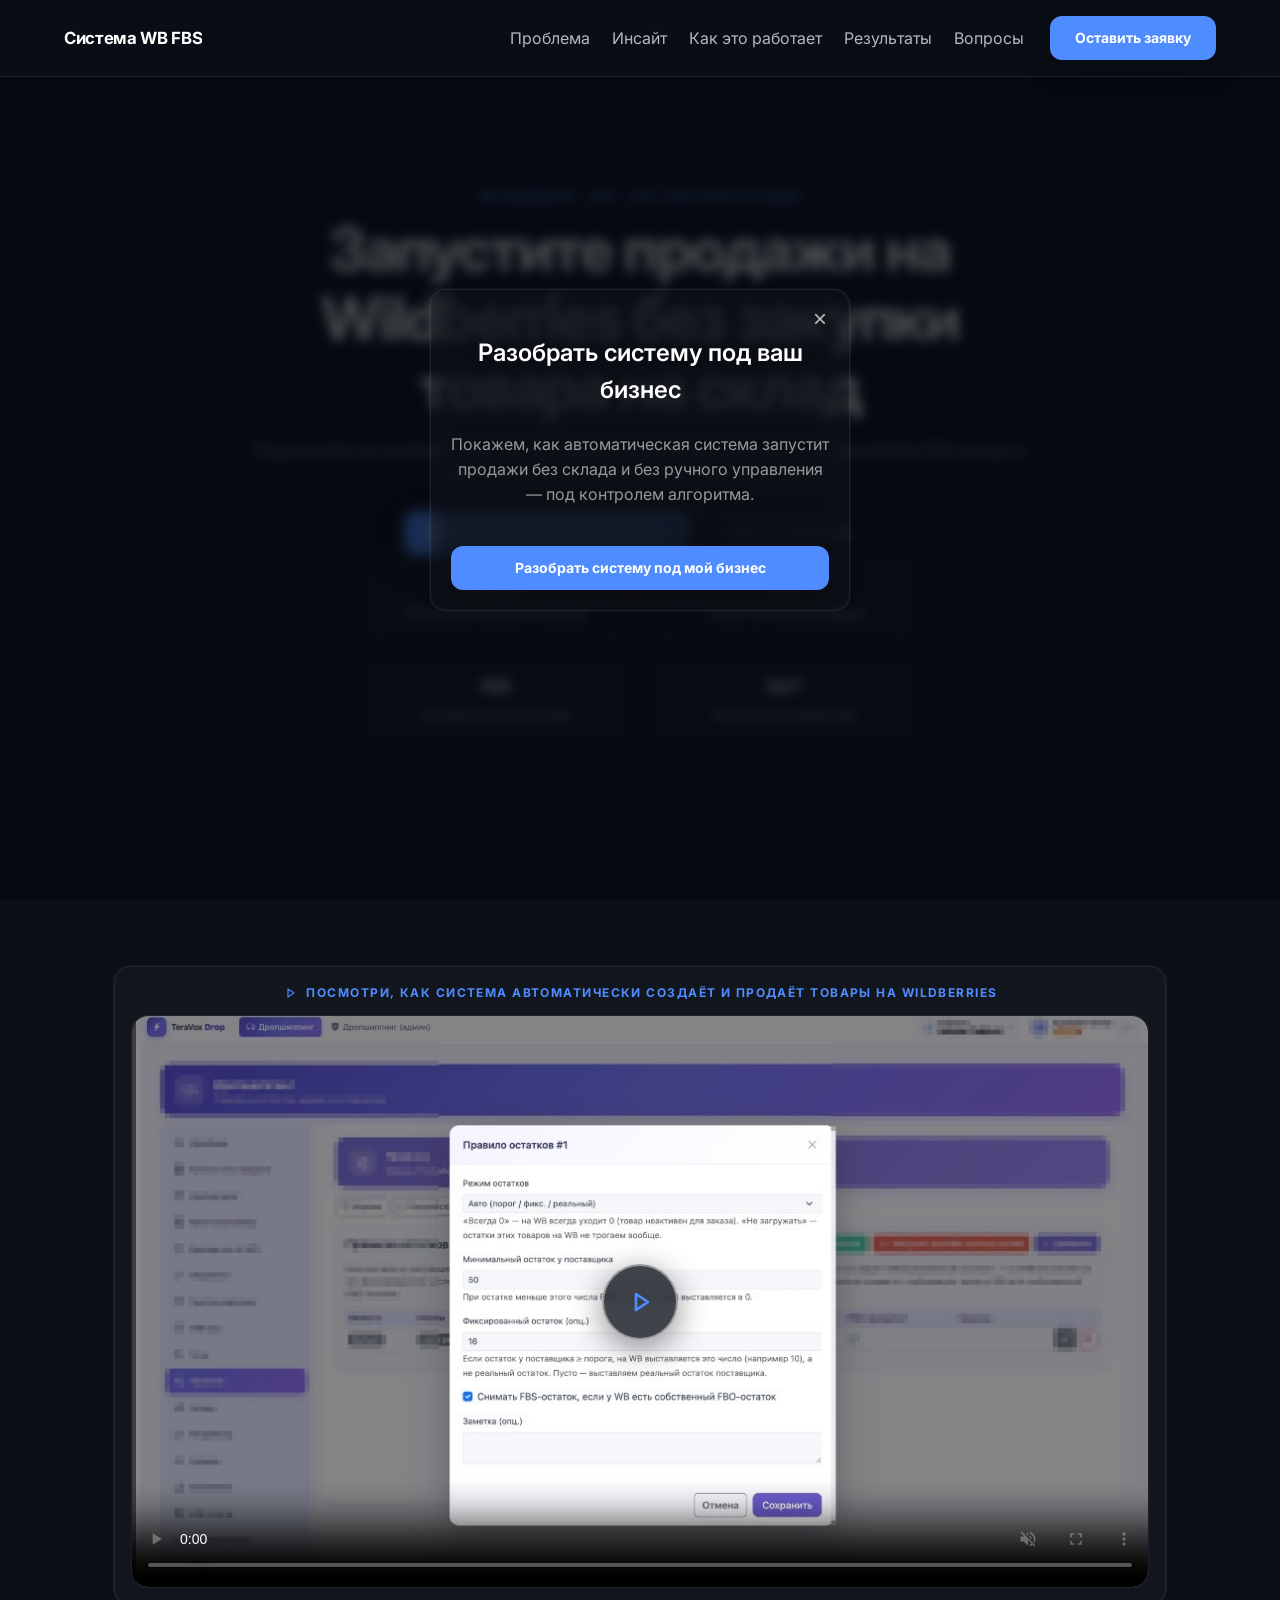
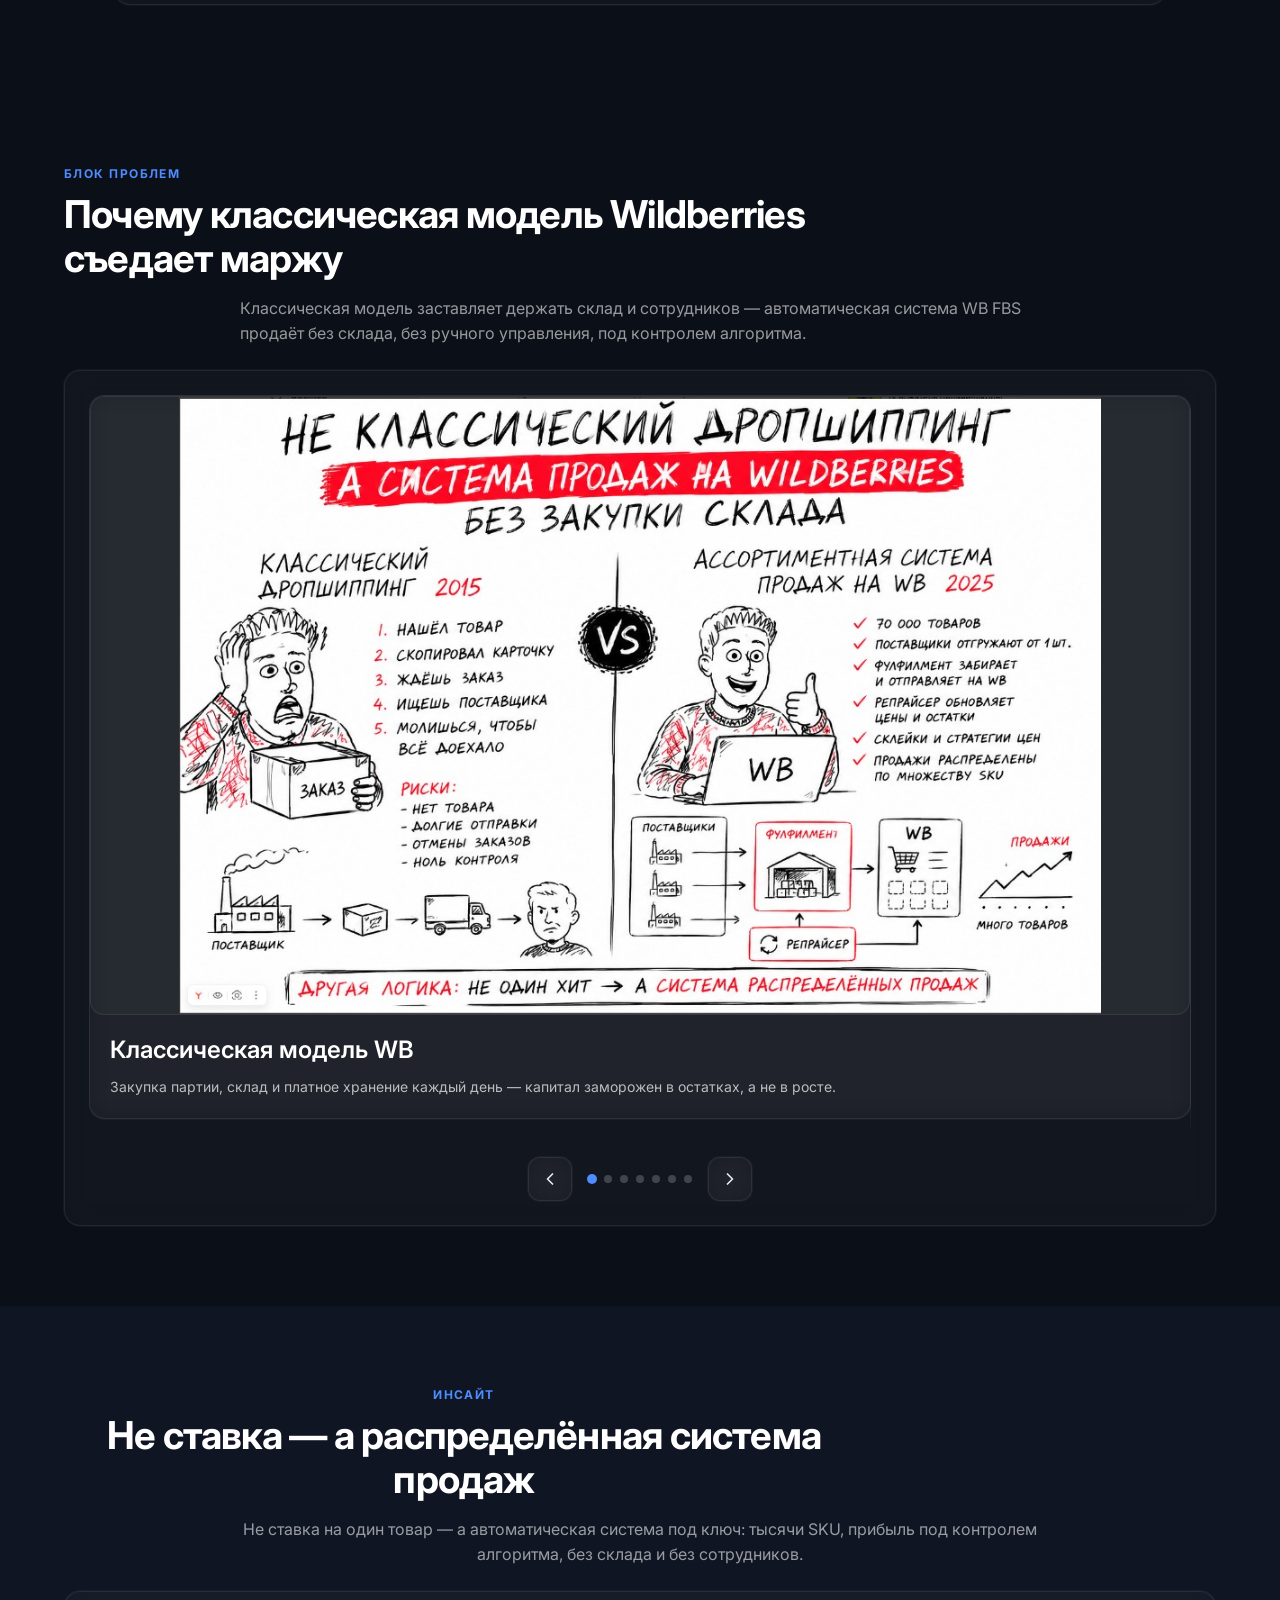
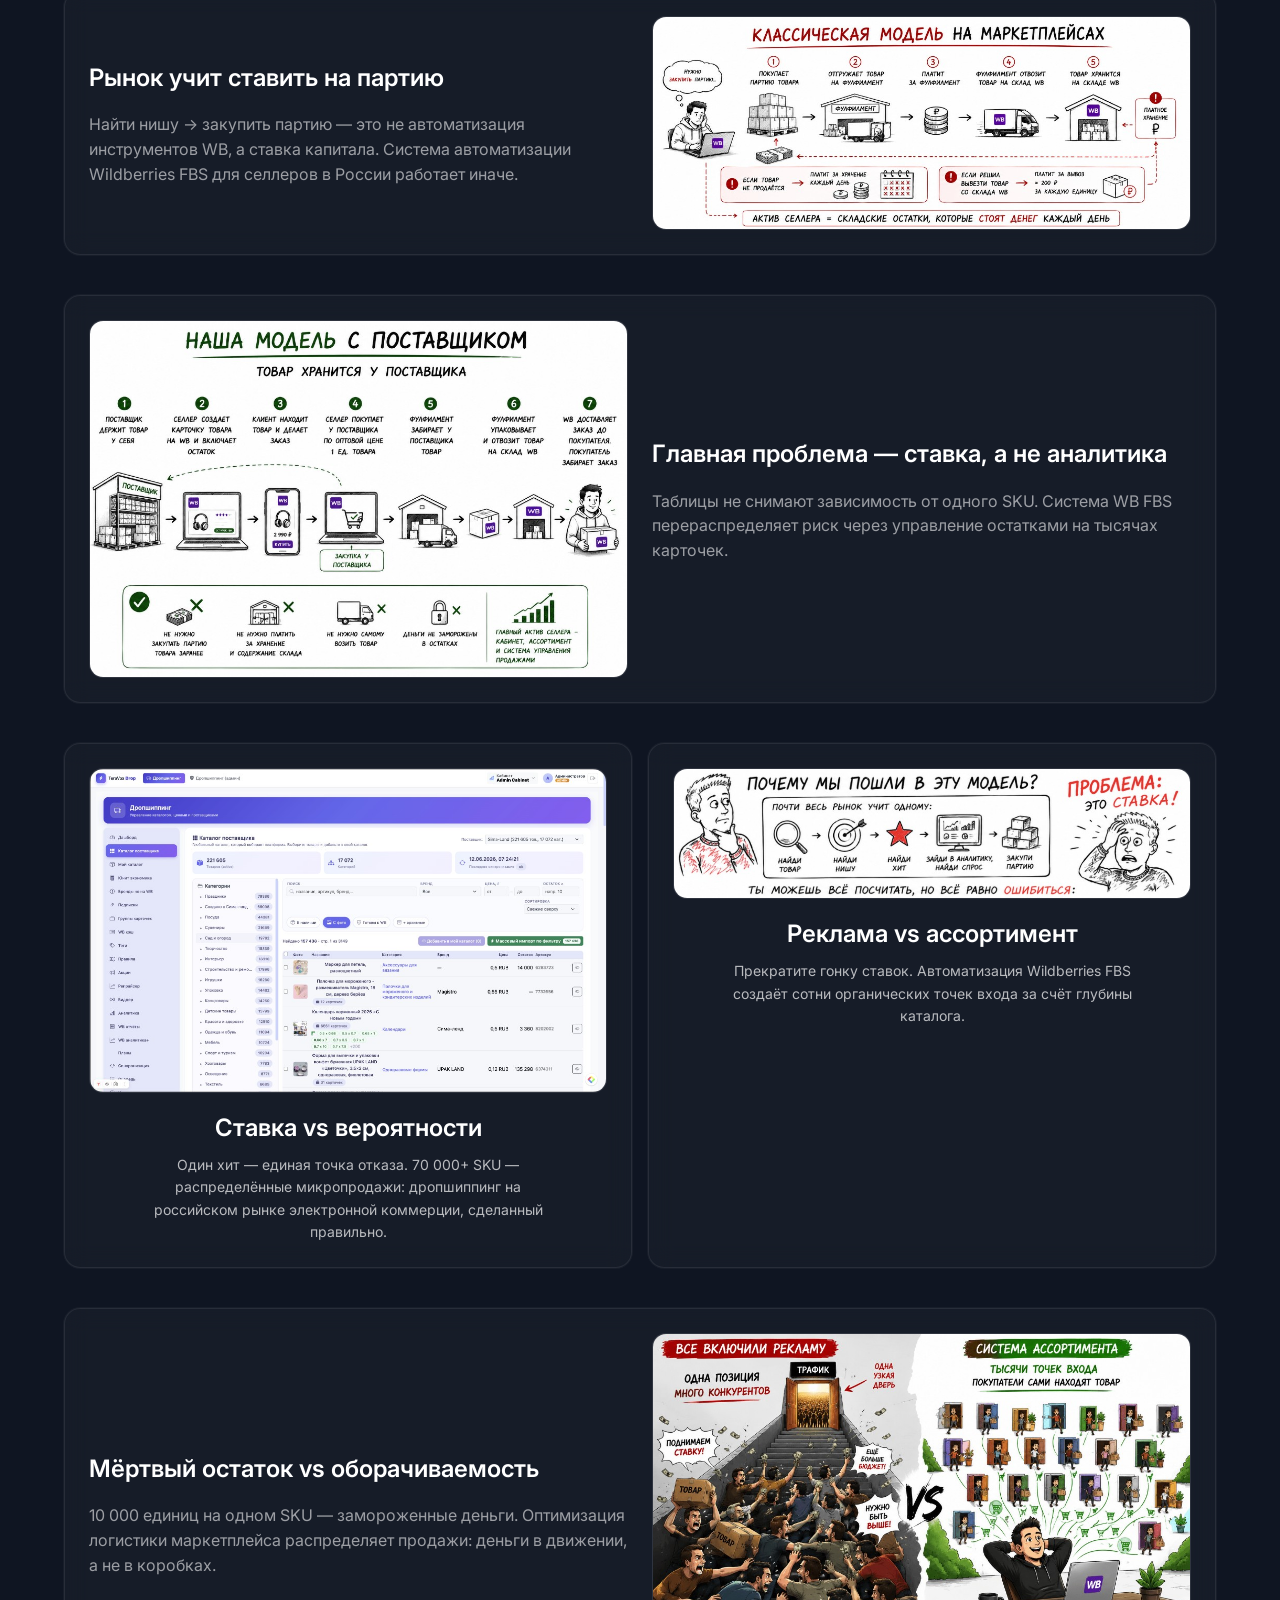
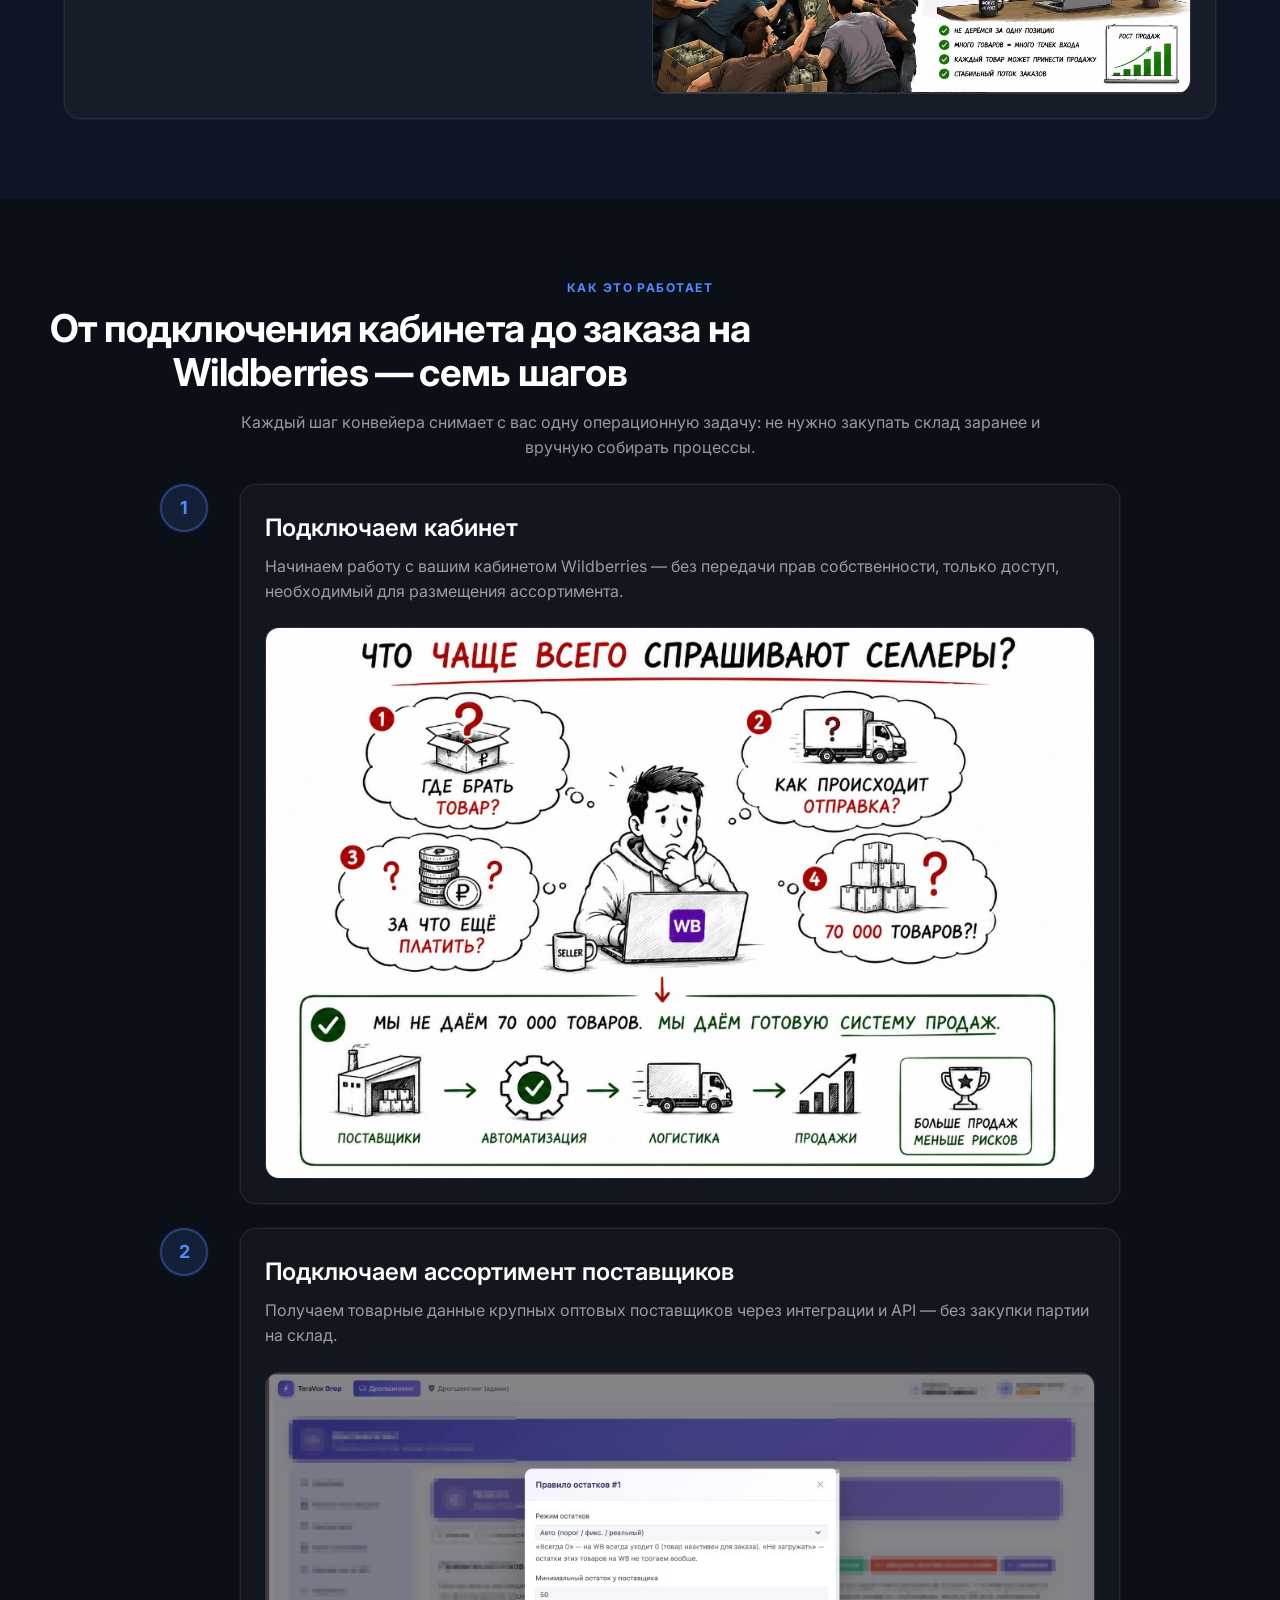
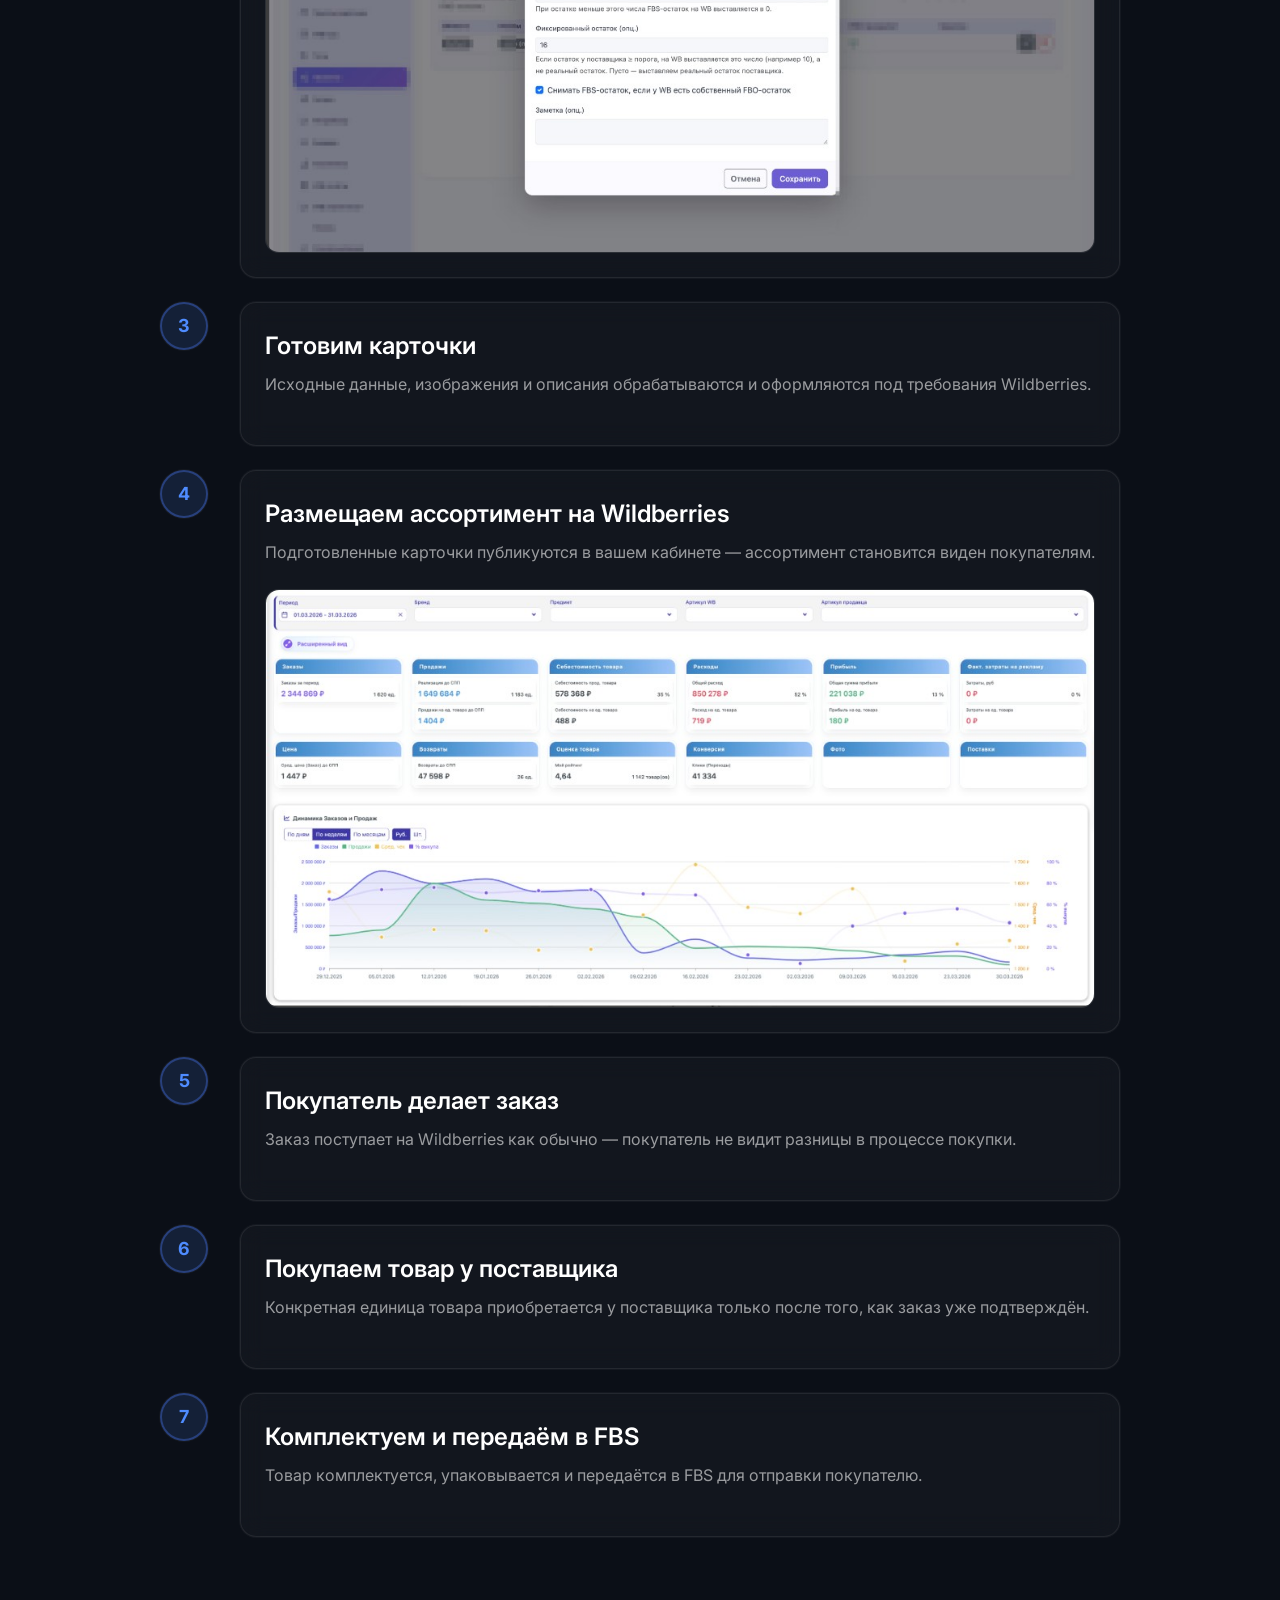
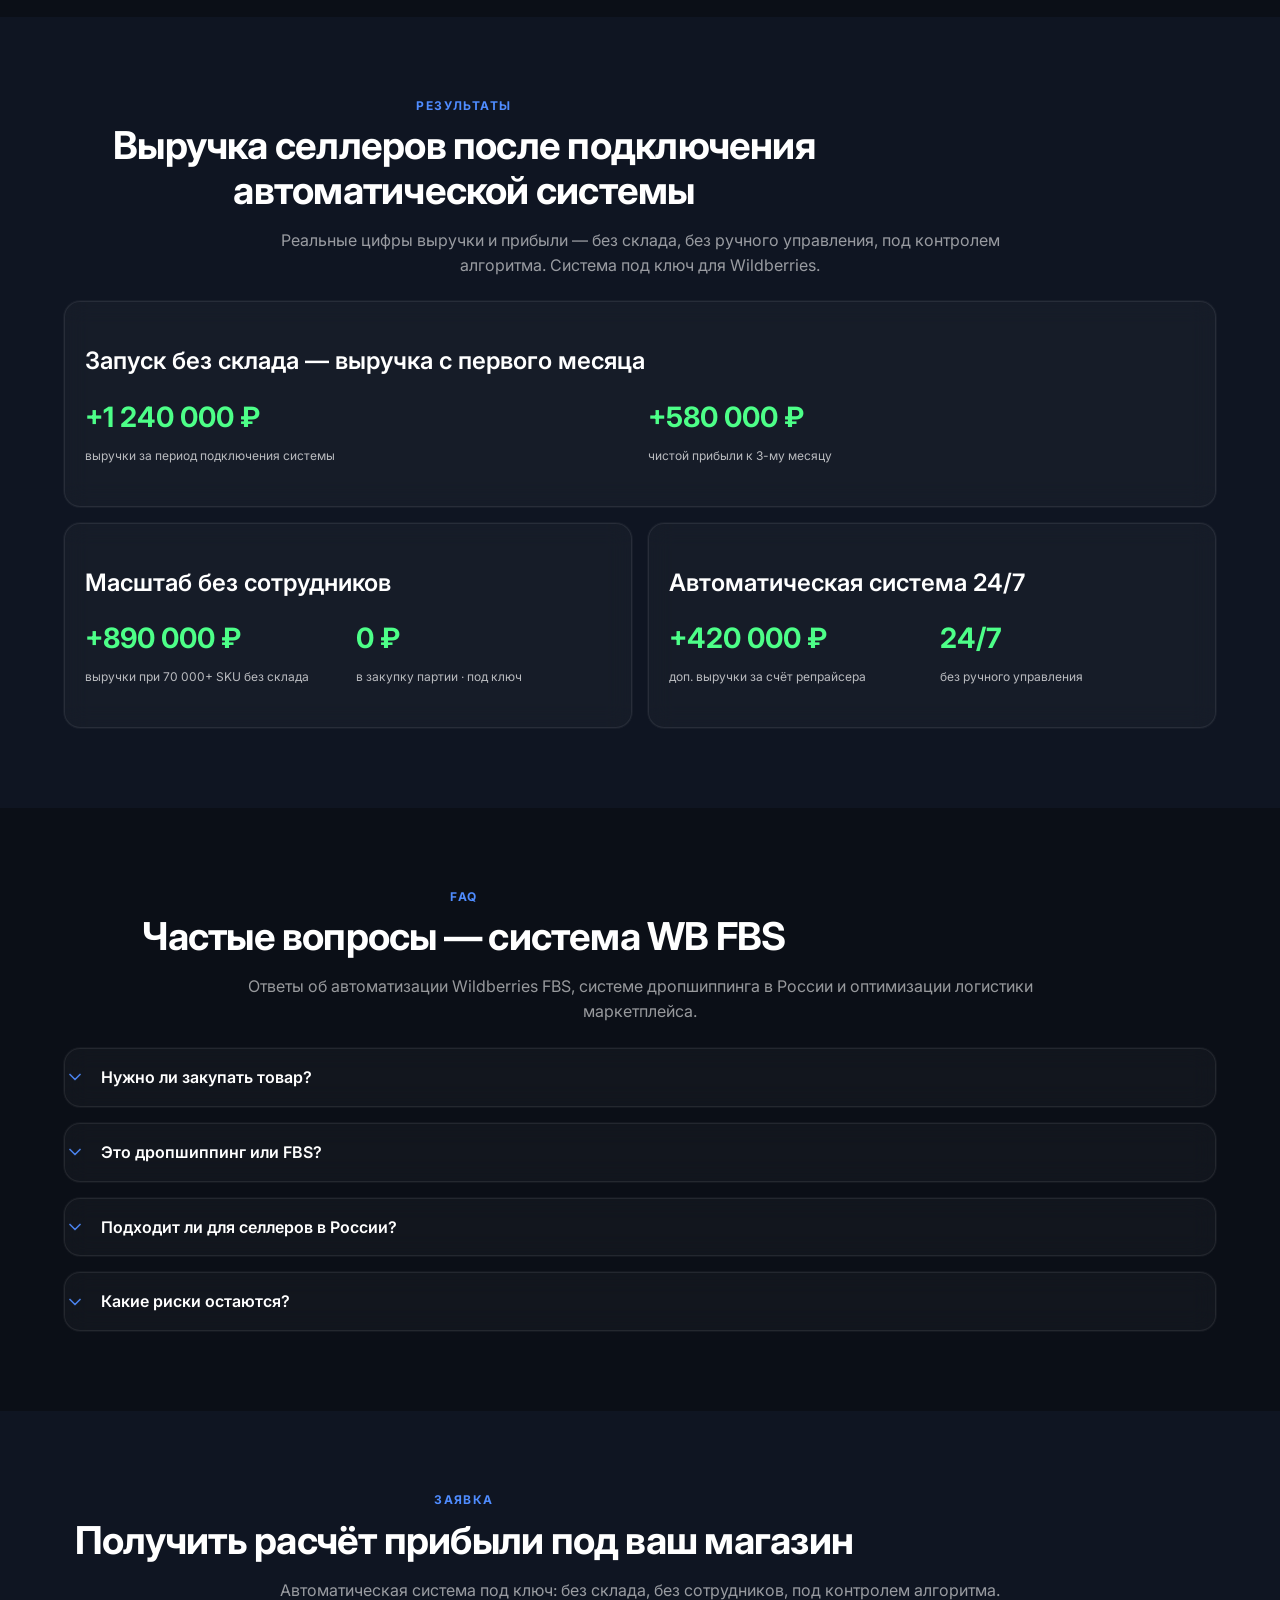
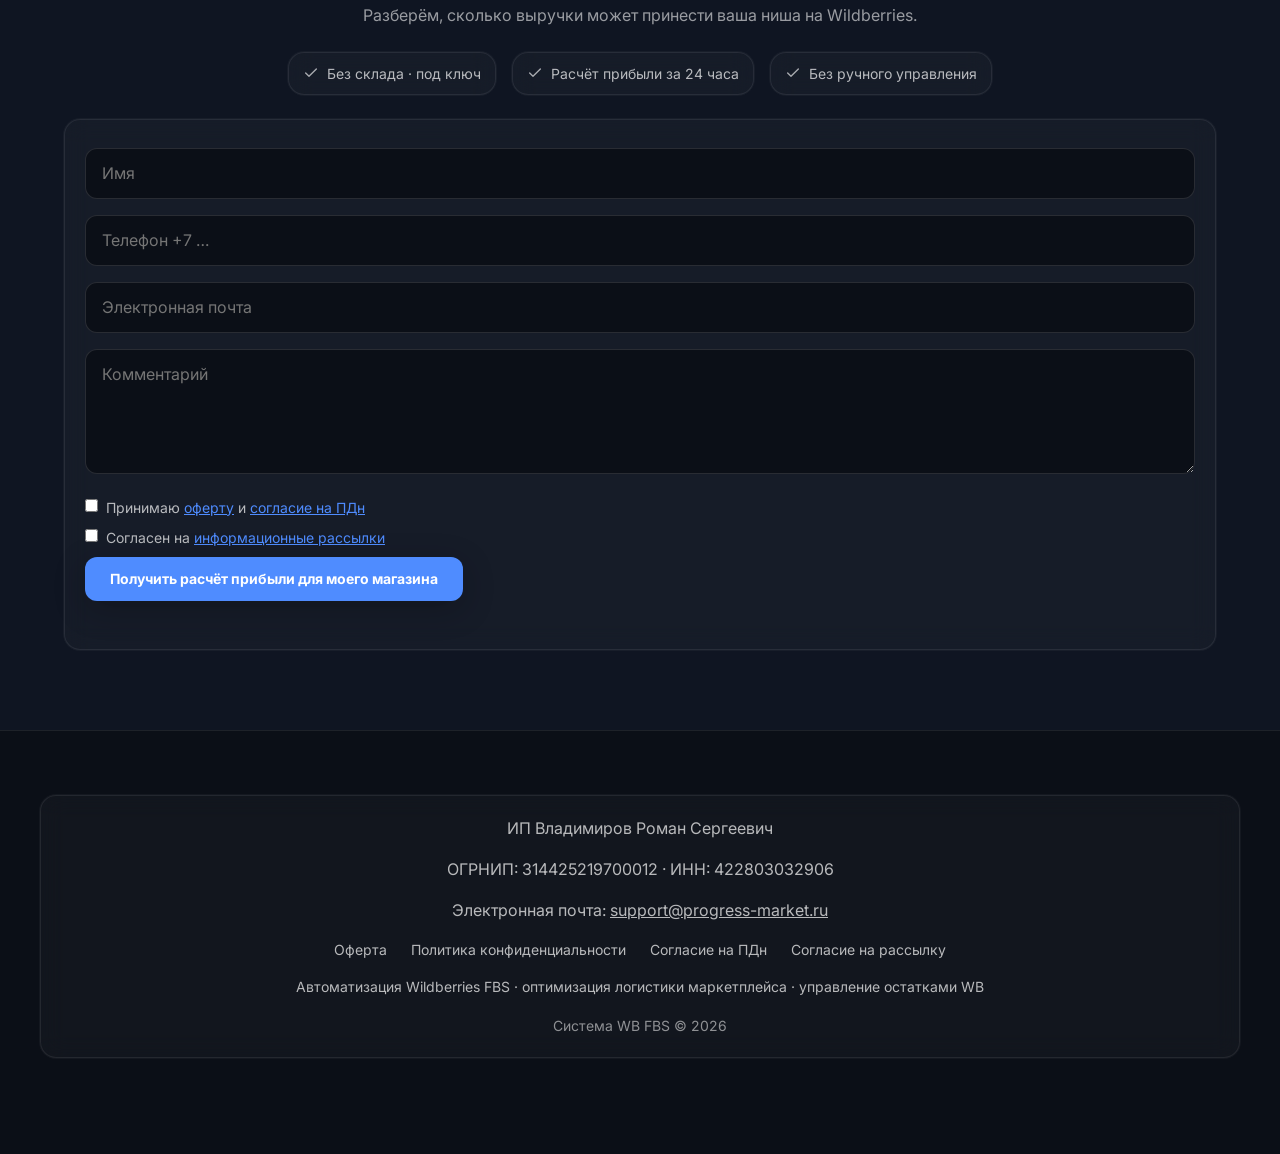
==== commit 02a5077f: "feat: stabilize market landing leads and referral tracking Ship V1.1 production-readiness fixes for " ====
--- a/landing/index.html
+++ b/landing/index.html
@@ -8,9 +8,9 @@
   <meta name="keywords" content="Wildberries FBS automation, WB FBS system, marketplace logistics optimization, dropshipping system, FBS logistics, automation SaaS">
   <meta name="robots" content="index,follow">
   <meta name="theme-color" content="#0b0f17">
-  <link rel="canonical" href="https://market.teravox.ru/landing/">
+  <link rel="canonical" href="https://market.teravox.ru/lifeos/">
   <meta property="og:type" content="website">
-  <meta property="og:url" content="https://market.teravox.ru/landing/">
+  <meta property="og:url" content="https://market.teravox.ru/lifeos/">
   <meta property="og:title" content="Система дропшиппинга для Wildberries без закупки партии">
   <meta property="og:description" content="Автоматизация Wildberries FBS для селлеров в России: оптимизация логистики, управление остатками, 70 000+ SKU. Бесплатный расчёт запуска для предпринимателей в электронной коммерции.">
   <meta property="og:image" content="https://market.teravox.ru/landing/assets/images/03_system/13_system_wb_assortment_model-0373a402-c3c8-43b0-ad29-c8538af6d658.png">
@@ -50,7 +50,7 @@
     "@type": "Organization",
     "name": "Система WB FBS",
     "description": "FBS dropshipping automation system for Wildberries sellers",
-    "url": "https://market.teravox.ru/landing/",
+    "url": "https://market.teravox.ru/lifeos/",
     "logo": "https://market.teravox.ru/landing/assets/images/03_system/13_system_wb_assortment_model-0373a402-c3c8-43b0-ad29-c8538af6d658.png"
   }
   </script>
@@ -68,7 +68,7 @@
       "price": "0",
       "priceCurrency": "RUB",
       "availability": "https://schema.org/InStock",
-      "url": "https://market.teravox.ru/landing/#cta"
+      "url": "https://market.teravox.ru/lifeos/#cta"
     }
   }
   </script>
--- a/landing/styles/styles.css
+++ b/landing/styles/styles.css
@@ -1190,6 +1190,10 @@
   grid-template-columns: 1fr 1fr;
 }
 
+.case-card--featured.case-card--no-media {
+  grid-template-columns: 1fr;
+}
+
 .case-card--stat .case-card__body--solo {
   background: transparent;
 }
@@ -1420,6 +1424,14 @@
   border-top: 1px solid var(--color-border);
 }
 
+/* Sticky bar is mobile-only and opt-in via JS (.is-visible) — never shown on desktop,
+   and always hidden again while the real lead form is on screen (see conversionCta.js). */
+@media (max-width: 768px) {
+  .sticky-cta.is-visible {
+    display: block;
+  }
+}
+
 .sticky-cta__btn {
   width: 100%;
 }
